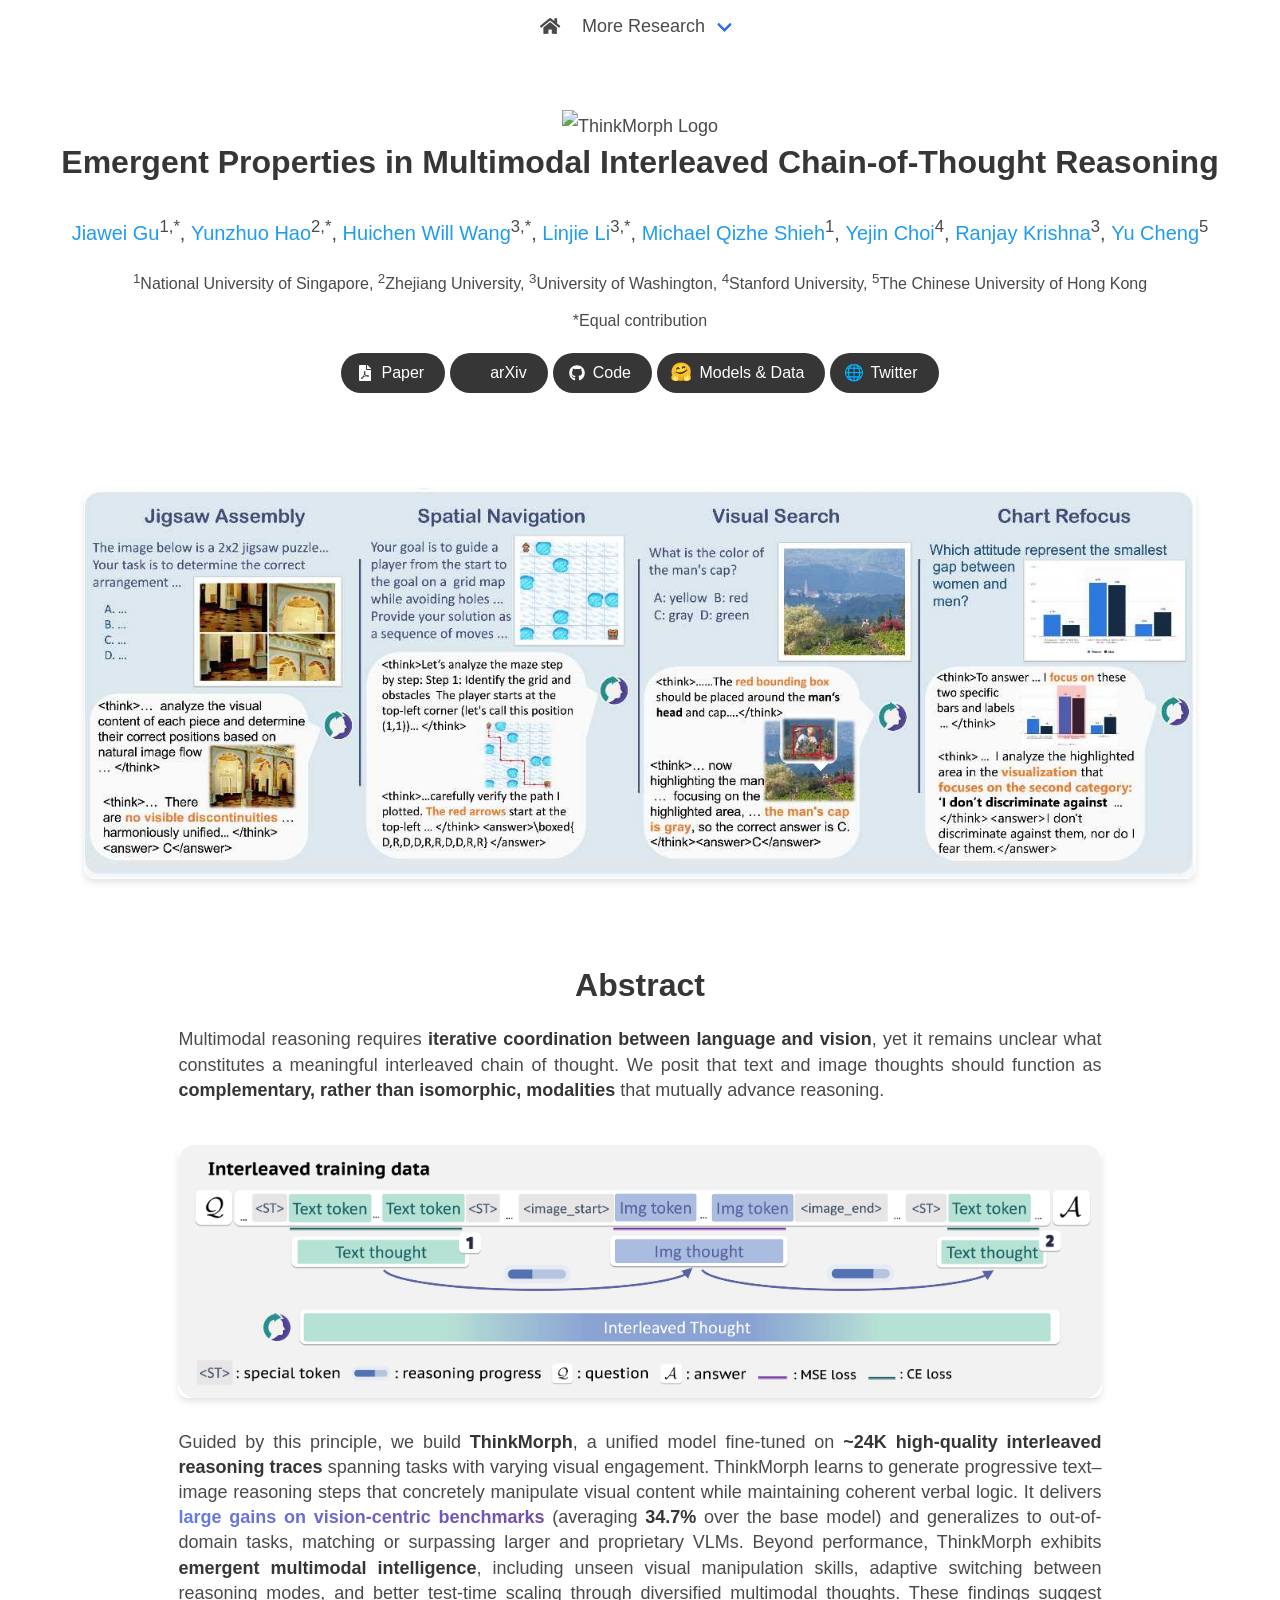
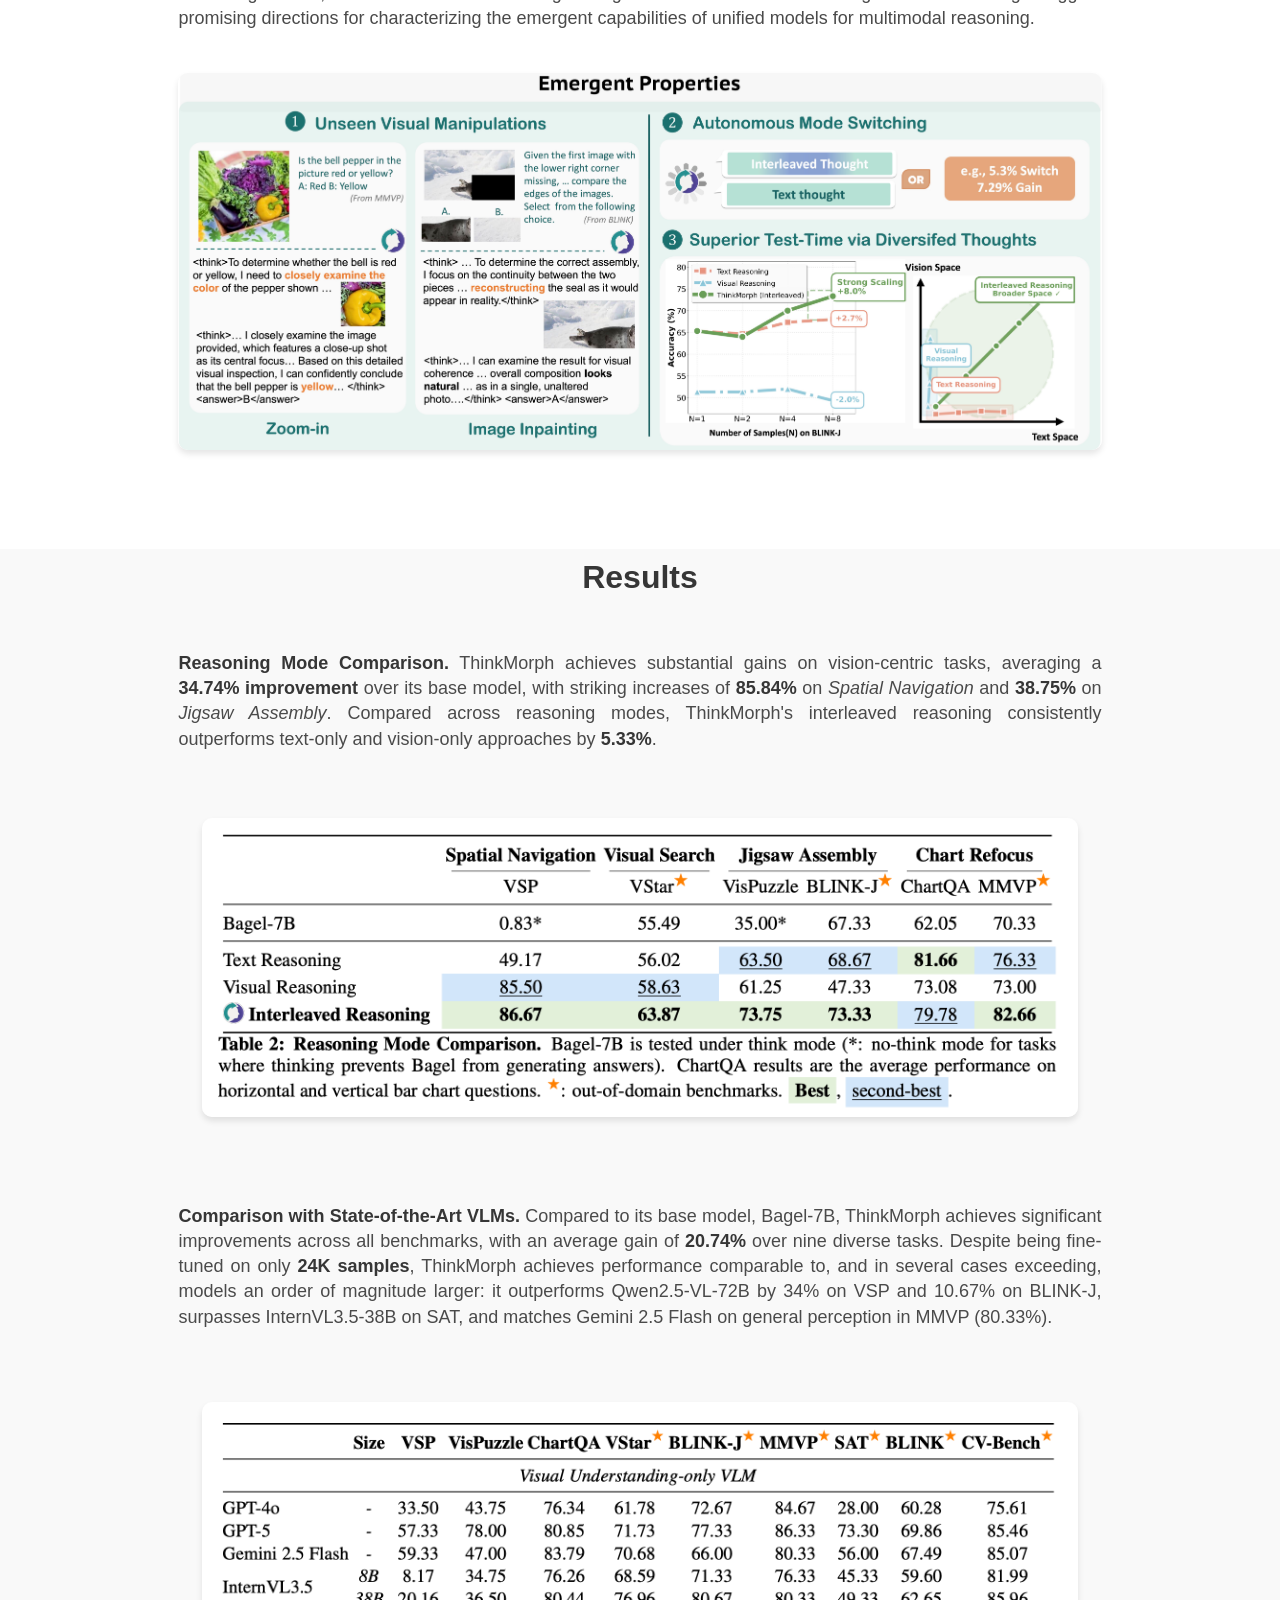
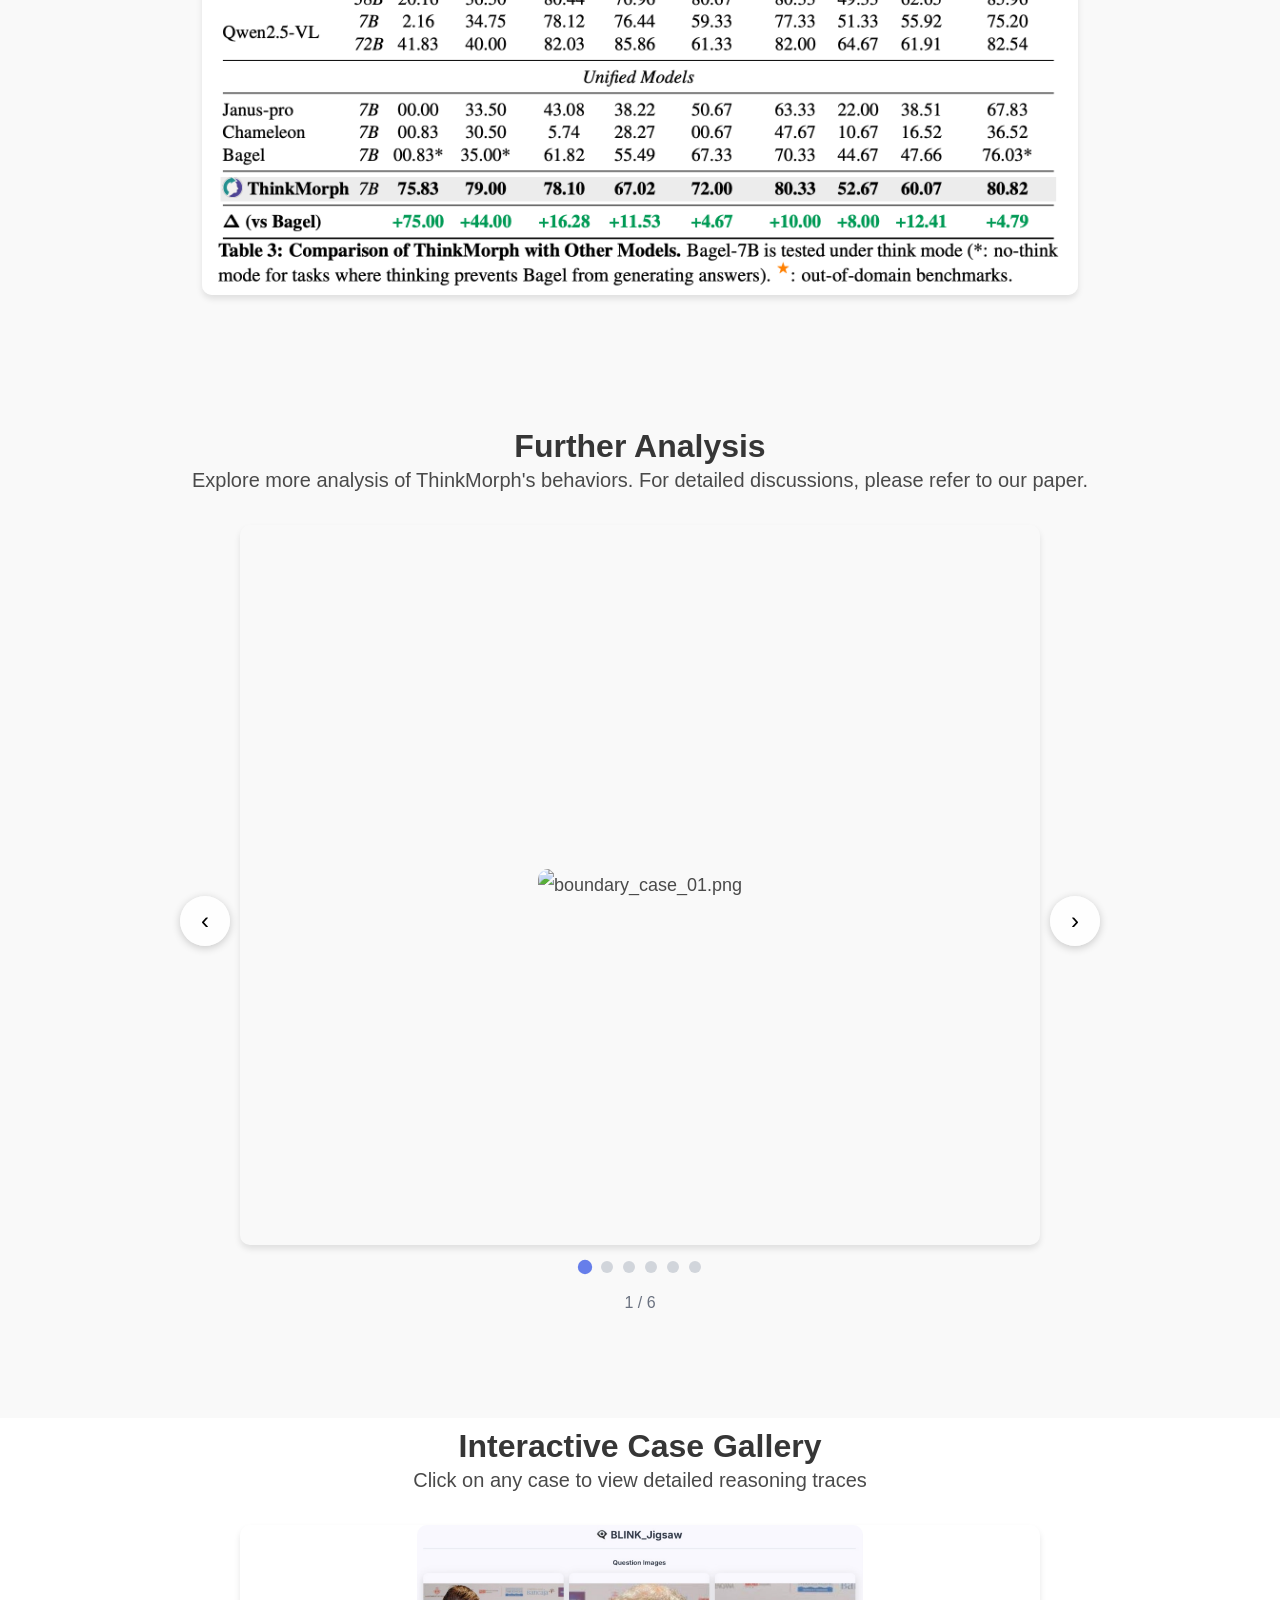
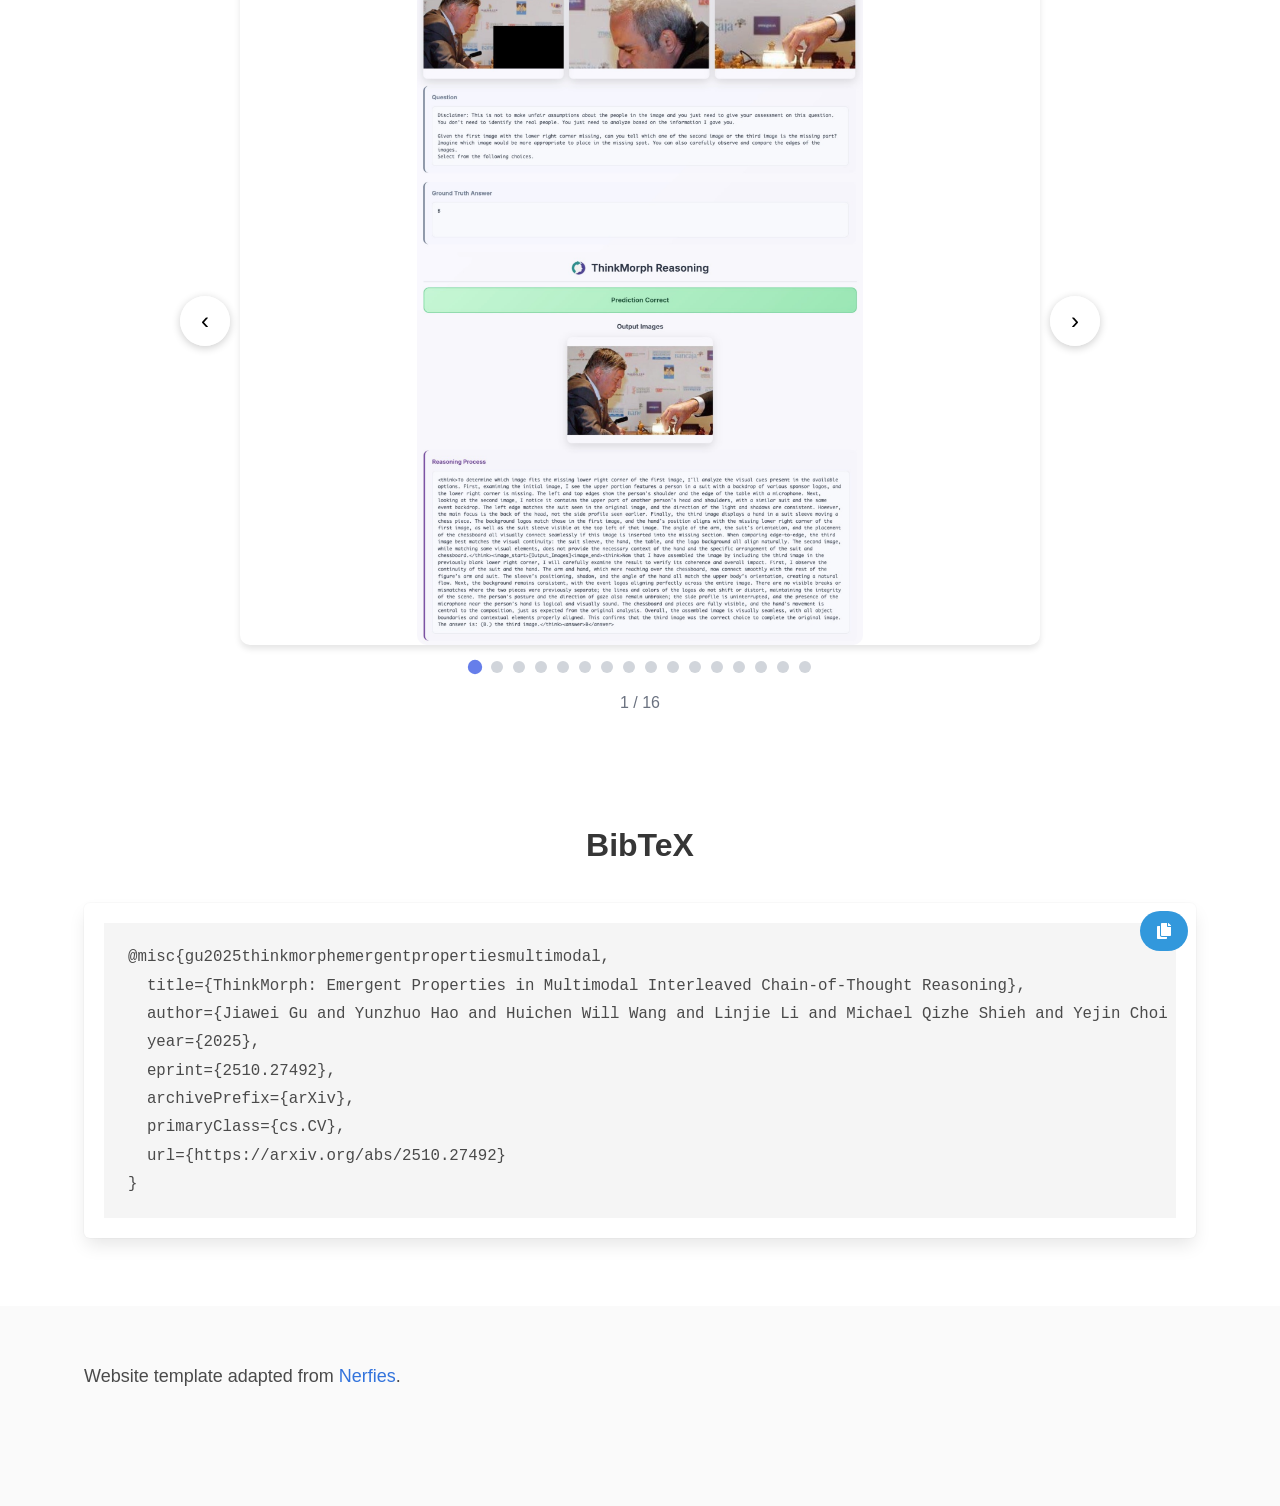
==== index.html @ 49721b91 "Add Twitter link to header buttons" ====
<!DOCTYPE html>
<html>
<head>
  <meta charset="utf-8">
  <meta name="description" content="ThinkMorph: Emergent Properties in Multimodal Interleaved Chain-of-Thought Reasoning">
  <meta name="keywords" content="ThinkMorph, Multimodal Reasoning, Chain-of-Thought, VLM">
  <meta name="viewport" content="width=device-width, initial-scale=1">
  <title>ThinkMorph: Emergent Properties in Multimodal Interleaved Chain-of-Thought Reasoning</title>

  <link href="https://fonts.googleapis.com/css?family=Google+Sans|Noto+Sans|Castoro" rel="stylesheet">

  <link rel="stylesheet" href="./static/css/bulma.min.css">
  <link rel="stylesheet" href="./static/css/bulma-carousel.min.css">
  <link rel="stylesheet" href="./static/css/bulma-slider.min.css">
  <link rel="stylesheet" href="./static/css/fontawesome.all.min.css">
  <link rel="stylesheet" href="https://cdn.jsdelivr.net/gh/jpswalsh/academicons@1/css/academicons.min.css">
  <link rel="stylesheet" href="./static/css/index.css">
  <link rel="icon" href="./static/images/favicon.png">

  <script src="https://ajax.googleapis.com/ajax/libs/jquery/3.5.1/jquery.min.js"></script>
  <script defer src="./static/js/fontawesome.all.min.js"></script>
  <script src="./static/js/bulma-carousel.min.js"></script>
  <script src="./static/js/bulma-slider.min.js"></script>
  <script src="./static/js/index.js"></script>

  <style>
    .hero-body {
      padding: 3rem 1.5rem;
    }
    .publication-title {
      margin-bottom: 1rem;
    }
    .case-carousel-container {
      position: relative;
      margin: 2rem auto;
      max-width: 800px;
    }
    .case-carousel {
      overflow: hidden;
      border-radius: 10px;
      box-shadow: 0 4px 6px rgba(0,0,0,0.1);
    }
    .case-carousel-track {
      display: flex;
      transition: transform 0.5s ease-in-out;
    }
    .case-item {
      min-width: 100%;
      cursor: pointer;
      position: relative;
      display: flex;
      align-items: center;
      justify-content: center;
      min-height: 400px;
    }
    .case-item img {
      display: block;
      max-width: 100%;
      max-height: 80vh;
      height: auto;
      width: auto;
      border-radius: 10px;
      object-fit: contain;
    }
    .carousel-nav {
      position: absolute;
      top: 50%;
      transform: translateY(-50%);
      background: rgba(255,255,255,0.9);
      border: none;
      border-radius: 50%;
      width: 50px;
      height: 50px;
      font-size: 24px;
      cursor: pointer;
      transition: all 0.3s ease;
      box-shadow: 0 2px 8px rgba(0,0,0,0.2);
      z-index: 10;
    }
    .carousel-nav:hover {
      background: white;
      box-shadow: 0 4px 12px rgba(0,0,0,0.3);
    }
    .carousel-nav.prev {
      left: -60px;
    }
    .carousel-nav.next {
      right: -60px;
    }
    .carousel-dots {
      display: flex;
      justify-content: center;
      gap: 10px;
      margin-top: 1rem;
    }
    .carousel-dot {
      width: 12px;
      height: 12px;
      border-radius: 50%;
      background: #d1d5db;
      cursor: pointer;
      transition: all 0.3s ease;
    }
    .carousel-dot.active {
      background: #667eea;
      transform: scale(1.2);
    }
    .case-counter {
      text-align: center;
      margin-top: 1rem;
      font-size: 1rem;
      color: #6b7280;
    }
    .modal-content-custom {
      max-width: 90%;
      max-height: 90vh;
      margin: auto;
    }
    .gradient-text {
      background: linear-gradient(135deg, #667eea 0%, #764ba2 100%);
      -webkit-background-clip: text;
      -webkit-text-fill-color: transparent;
      background-clip: text;
    }
  </style>
</head>
<body>

<!-- Navigation Bar -->
<nav class="navbar" role="navigation" aria-label="main navigation">
  <div class="navbar-brand">
    <a role="button" class="navbar-burger" aria-label="menu" aria-expanded="false">
      <span aria-hidden="true"></span>
      <span aria-hidden="true"></span>
      <span aria-hidden="true"></span>
    </a>
  </div>
  <div class="navbar-menu">
    <div class="navbar-start" style="flex-grow: 1; justify-content: center;">
      <a class="navbar-item" href="index.html">
        <span class="icon">
          <i class="fas fa-home"></i>
        </span>
      </a>

      <div class="navbar-item has-dropdown is-hoverable">
        <a class="navbar-link">
          More Research
        </a>
        <div class="navbar-dropdown">
          <a class="navbar-item" href="https://emma-benchmark.github.io/" target="_blank">
            EMMA
          </a>
        </div>
      </div>
    </div>
  </div>
</nav>

<section class="hero">
  <div class="hero-body">
    <div class="container is-max-desktop">
      <div class="columns is-centered">
        <div class="column has-text-centered">
          <img src="./static/images/thinkmorph_logo_new.png" alt="ThinkMorph Logo" style="max-width: 400px; margin-bottom: 0.1rem;">
          <h1 class="title is-3">Emergent Properties in Multimodal Interleaved Chain-of-Thought Reasoning</h1>
          <div class="is-size-5 publication-authors" style="margin-top: 2rem;">
            <span class="author-block">
              <a href="https://scholar.google.com/citations?user=7p8yEHAAAAAJ&hl=En">Jiawei Gu</a><sup>1,*</sup>,</span>
            <span class="author-block">
              <a href="https://scholar.google.com/citations?user=0SPl0hcAAAAJ&hl=zh-CN">Yunzhuo Hao</a><sup>2,*</sup>,</span>
            <span class="author-block">
              <a href="https://homes.cs.washington.edu/~wwill/">Huichen Will Wang</a><sup>3,*</sup>,</span>
            <span class="author-block">
              <a href="https://scholar.google.com/citations?user=WR875gYAAAAJ&hl=en">Linjie Li</a><sup>3,*</sup>,</span>
            <span class="author-block">
              <a href="https://michaelshieh.com/">Michael Qizhe Shieh</a><sup>1</sup>,</span>
            <span class="author-block">
              <a href="https://scholar.google.com/citations?user=vhP-tlcAAAAJ&hl=en">Yejin Choi</a><sup>4</sup>,</span>
            <span class="author-block">
              <a href="https://scholar.google.com/citations?user=IcqahyAAAAAJ&hl=en">Ranjay Krishna</a><sup>3</sup>,</span>
            <span class="author-block">
              <a href="https://ych133.github.io/">Yu Cheng</a><sup>5</sup></span>
          </div>

          <div class="is-size-6 publication-authors" style="margin-top: 1rem;">
            <span class="author-block"><sup>1</sup>National University of Singapore,</span>
            <span class="author-block"><sup>2</sup>Zhejiang University,</span>
            <span class="author-block"><sup>3</sup>University of Washington,</span>
            <span class="author-block"><sup>4</sup>Stanford University,</span>
            <span class="author-block"><sup>5</sup>The Chinese University of Hong Kong</span>
          </div>

          <div class="is-size-6 has-text-centered" style="margin-top: 0.5rem;">
            <p>*Equal contribution</p>
          </div>

          <div class="column has-text-centered">
            <div class="publication-links">
              <span class="link-block">
                <a href="https://arxiv.org/pdf/2510.27492" target="_blank" class="external-link button is-normal is-rounded is-dark">
                  <span class="icon">
                      <i class="fas fa-file-pdf"></i>
                  </span>
                  <span>Paper</span>
                </a>
              </span>
              <span class="link-block">
                <a href="https://arxiv.org/abs/2510.27492" target="_blank" class="external-link button is-normal is-rounded is-dark">
                  <span class="icon">
                      <i class="ai ai-arxiv"></i>
                  </span>
                  <span>arXiv</span>
                </a>
              </span>
              <span class="link-block">
                <a href="https://github.com/ThinkMorph/ThinkMorph" class="external-link button is-normal is-rounded is-dark">
                  <span class="icon">
                      <i class="fab fa-github"></i>
                  </span>
                  <span>Code</span>
                </a>
              </span>
              <span class="link-block">
                <a href="https://huggingface.co/ThinkMorph" class="external-link button is-normal is-rounded is-dark">
                  <span class="icon" style="font-size:18px">🤗</span>
                  <span>Models & Data</span>
                </a>
              </span>
              <span class="link-block">
                <a href="https://x.com/Kuvvius/status/1985388865595851135" class="external-link button is-normal is-rounded is-dark">
                  <span class="icon has-text-white">🌐</span>
                  <span>Twitter</span>
                </a>
              </span>
            </div>
          </div>
        </div>
      </div>
    </div>
  </div>
</section>


<!-- Main Figure -->
<section class="hero teaser">
  <div class="container is-max-desktop">
    <div class="hero-body has-text-centered">
      <img src="./static/images/fixed_main.jpg" alt="ThinkMorph Main" style="width: 100%; height: auto; border-radius: 10px; box-shadow: 0 4px 6px rgba(0,0,0,0.1);">
    </div>
  </div>
</section>


<!-- Abstract -->
<section class="section">
  <div class="container is-max-desktop">
    <div class="columns is-centered has-text-centered">
      <div class="column is-four-fifths">
        <h2 class="title is-3">Abstract</h2>
        <div class="content has-text-justified">
          <p>
            Multimodal reasoning requires <strong>iterative coordination between language and vision</strong>, 
            yet it remains unclear what constitutes a meaningful interleaved chain of thought. We posit that text and 
            image thoughts should function as <strong>complementary, rather than isomorphic, modalities</strong> 
            that mutually advance reasoning. 
          </p>
          <div class="hero-body has-text-centered" style="padding: 1.5rem 0;">
            <img src="./static/images/interleaved_design.jpg" alt="Interleaved Design" style="width: 100%; height: auto; border-radius: 10px; box-shadow: 0 4px 6px rgba(0,0,0,0.1);">
          </div>
          <p>
            Guided by this principle, we build <strong>ThinkMorph</strong>, a unified model fine-tuned on 
            <strong>~24K high-quality interleaved reasoning traces</strong> spanning tasks with varying visual 
            engagement. ThinkMorph learns to generate progressive text–image reasoning steps that concretely 
            manipulate visual content while maintaining coherent verbal logic. It delivers <strong class="gradient-text">large gains on vision-centric benchmarks</strong> 
            (averaging <strong>34.7%</strong> over the base model) and generalizes to out-of-domain tasks, 
            matching or surpassing larger and proprietary VLMs. 
            Beyond performance, ThinkMorph exhibits <strong>emergent multimodal intelligence</strong>, including unseen 
            visual manipulation skills, adaptive switching between reasoning modes, and better test-time 
            scaling through diversified multimodal thoughts.
            These findings suggest promising directions for characterizing the emergent capabilities of unified models for multimodal reasoning.
          </p>
          <div class="hero-body has-text-centered" style="padding: 1.5rem 0;">
            <img src="./static/images/emrging_prop.jpg" alt="Emergent Properties" style="width: 100%; height: auto; border-radius: 10px; box-shadow: 0 4px 6px rgba(0,0,0,0.1);">
          </div>
          <p>
          </p>
        </div>
      </div>
    </div>
  </div>
</section>



<!-- About ThinkMorph -->
<!-- <section class="section" style="background-color: #f9f9f9;">
  <div class="container is-max-desktop">
    <h2 class="title is-3 has-text-centered">Introduction</h2>
    <div class="columns is-centered">
      <div class="column is-four-fifths">
        <div class="content has-text-justified">
          <p>
            Multimodal reasoning requires <strong>iterative coordination between language and vision</strong>, 
            yet it remains unclear what constitutes a meaningful interleaved chain of thought. We posit that text and 
            image thoughts should function as <strong>complementary, rather than isomorphic, modalities</strong> 
            that mutually advance reasoning. Guided by this principle, we build <strong>ThinkMorph</strong>, a unified model fine-tuned on 
            <strong>~24K high-quality interleaved reasoning traces</strong> spanning tasks with varying visual 
            engagement. 
          </p>
          <div class="hero-body has-text-centered" style="padding: 1.5rem 0;">
            <img src="./static/images/interleaved_design.jpg" alt="Interleaved Design" style="width: 100%; height: auto; border-radius: 10px; box-shadow: 0 4px 6px rgba(0,0,0,0.1);">
          </div>
          <p>
            ThinkMorph learns to generate progressive text–image reasoning steps that concretely 
            manipulate visual content while maintaining coherent verbal logic. It delivers <strong class="gradient-text">large gains on vision-centric benchmarks</strong> 
            (averaging <strong>34.7%</strong> over the base model) and generalizes to out-of-domain tasks, 
            matching or surpassing larger and proprietary VLMs.
          </p>
          <p>
            By fine-tuning with <strong>merely ~24K</strong> samples, ThinkMorph achieves out-of-domain performance that rivals or even surpasses leading large-scale, proprietary VLMs.
          </p>
          <p>
            Intriguingly, ThinkMorph unlocks emergent properties that represent a <em>hallmark of multimodal intelligence</em>: the elicitation of unseen visual manipulation skills, the self-adaptive switching between reasoning modes according to task complexity, and better test-time scaling via diversified thoughts.
          </p>
          <div class="hero-body has-text-centered" style="padding: 1.5rem 0;">
            <img src="./static/images/emrging_prop.jpg" alt="Emergent Properties" style="width: 100%; height: auto; border-radius: 10px; box-shadow: 0 4px 6px rgba(0,0,0,0.1);">
          </div>
          <p>
            These findings suggest promising directions for future work to characterize the emergent capabilities of unified models for multimodal reasoning.
          </p>
        </div>
      </div>
    </div>
  </div>
</section> -->

<!-- Teaser Figure -->
<!-- <section class="hero teaser">
  <div class="container is-max-desktop">
    <div class="hero-body has-text-centered">
      <img src="./static/images/thinkmorph_main_web.png" alt="ThinkMorph Multimodal Reasoning" style="width: 100%; height: auto; border-radius: 10px; box-shadow: 0 4px 6px rgba(0,0,0,0.1);">
    </div>
  </div>
</section> -->

<!-- Method Overview -->
<!-- <section class="section" style="background-color: #f9f9f9;">
  <div class="container is-max-desktop">
    <h2 class="title is-3 has-text-centered">Method</h2>
    <div class="columns is-centered">
      <div class="column is-four-fifths">
        <div class="content has-text-justified">
          <p>
            ThinkMorph is a unified multimodal model that generates <strong>interleaved text–image reasoning steps</strong> to solve complex multimodal problems. Unlike conventional Chain-of-Thought approaches that only produce textual tokens, ThinkMorph can generate both image tokens and text tokens, resulting in complementary multimodal thoughts that jointly advance reasoning.  We fine-tune ThinkMorph on <strong>~24K high-quality interleaved reasoning traces</strong> spanning four representative tasks with varying levels of visual engagement:
          </p> 
          <ul style="margin-top: 1rem; margin-left: 2rem;">
            <li><strong>Jigsaw Assembly:</strong> Determining correct arrangement of scrambled image patches</li>
            <li><strong>Spatial Navigation:</strong> Finding safe routes through grid maps with obstacles</li>
            <li><strong>Visual Search:</strong> Locating and identifying target objects in images</li>
            <li><strong>Chart Refocus:</strong> Answering questions about data visualizations</li>
          </ul>
        </div>
      </div>
    </div>
  </div>
</section> -->

<!-- Visualization -->
<!-- <section class="section" style="background-color: #f5f5f5;">
  <div class="container is-max-desktop">
    <h2 class="title is-3 has-text-centered">Test-Time Scaling Comparison</h2>
    <div class="hero-body has-text-centered">
      <img src="./static/images/tts_mode_comparison_horizontal_v3.png" alt="Test-Time Scaling" style="max-width: 100%; height: auto; border-radius: 10px; box-shadow: 0 4px 6px rgba(0,0,0,0.1);">
      <p class="subtitle has-text-centered" style="margin-top: 1rem;">
        ThinkMorph's interleaved reasoning (green) consistently outperforms text-only (orange) and 
        vision-only (blue) modes across multiple benchmarks during test-time scaling.
      </p>
    </div>
  </div>
</section> -->

<!-- Emergent Properties -->
<!-- <section class="section">
  <div class="container is-max-desktop">
    <h2 class="title is-3 has-text-centered">Emergent Properties</h2>
    <div class="columns is-centered">
      <div class="column is-four-fifths">
        <div class="content">
          <div class="box" style="margin-bottom: 2rem; border-left: 4px solid #667eea;">
            <h3 class="title is-4" style="color: #667eea;">Property ①: Unseen Visual Manipulations</h3>
            <p>
              ThinkMorph develops accurate and meaningful visual manipulations <strong>unseen in training data</strong> when generalizing to out-of-domain tasks. These include zoom-in operations, inpainting, multi-box generation, motion forecasting, perspective transformation, and region cropping. These emergent behaviors are precise and task-effective, contributing directly to problem solving. For example, when asked "Is the bell pepper red or yellow?", the model automatically generates a zoomed-in view to distinguish subtle color differences, mirroring human visual inspection without explicit prompting.
            </p>
          </div>
          
          <div class="box" style="margin-bottom: 2rem; border-left: 4px solid #764ba2;">
            <h3 class="title is-4" style="color: #764ba2;">Property ②: Autonomous Mode Switching</h3>
            <p>
              Despite being trained exclusively on interleaved data, ThinkMorph <strong>autonomously switches</strong> to text-only reasoning in 5.3% of inference cases. This switching is task-adaptive, not arbitrary: the model recognizes when fine-grained visual details are essential versus when textual reasoning alone suffices. On questions where the model switches to text-only mode, accuracy improves by 7.29% over interleaved reasoning, demonstrating effective dynamic allocation of reasoning effort based on task demands.
            </p>
          </div>
          
          <div class="box" style="margin-bottom: 2rem; border-left: 4px solid #f093fb;">
            <h3 class="title is-4" style="color: #f093fb;">Property ③: Better Test-Time Scaling via Diversified Thoughts</h3>
            <p>
              Interleaved reasoning enables superior test-time scaling by generating <strong>diversified thoughts</strong> that explore broader multimodal solution spaces. Under Best-of-N sampling, interleaved reasoning consistently outperforms unimodal approaches across all benchmarks, with substantial gains (e.g., +8.0% on BLINK-J). The scaling advantage arises from richer trajectory diversity: while unimodal reasoning chains are confined to single representational spaces, interleaved reasoning explores both modalities simultaneously, greatly improving the likelihood of discovering correct solutions.
            </p>
          </div>
        </div>
      </div>
    </div>
  </div>
</section> -->

<!-- Results -->
<section class="section" style="background-color: #f9f9f9;">
  <div class="container is-max-desktop">
    <h2 class="title is-3 has-text-centered">Results</h2>
    <div class="columns is-centered">
      <div class="column is-four-fifths">
        <div class="content has-text-justified">
          <!-- <p>
            ThinkMorph delivers <strong>substantial gains</strong> across diverse vision-centric benchmarks: -->
          <!-- </p>
          <ul style="margin-top: 1rem; margin-left: 2rem;">
            <li><strong>Average improvement of 34.74%</strong> over the base model Bagel-7B across all benchmarks</li>
            <li><strong>85.84% improvement</strong> on Spatial Navigation (VSP)</li>
            <li><strong>38.75% improvement</strong> on Jigsaw Assembly (VisPuzzle)</li>
            <li><strong>Average gain of 20.74%</strong> over the base model on out-of-domain benchmarks</li>
          </ul>
          <p style="margin-top: 1rem;">
            Despite being fine-tuned on only 24K samples, ThinkMorph achieves performance comparable to, and in several cases exceeding, models an order of magnitude larger:
          </p>
          <ul style="margin-top: 1rem; margin-left: 2rem;">
            <li>Outperforms <strong>Qwen2.5-VL-72B</strong> by 34% on VSP and 10.67% on BLINK-J</li>
            <li>Surpasses <strong>InternVL3.5-38B</strong> on SAT (52.67% vs. 49.33%)</li>
            <li>Outperforms <strong>GPT-4o</strong> by 24.67% on SAT (52.67% vs. 28.00%)</li>
            <li>Matches <strong>Gemini 2.5 Flash</strong> on general perception in MMVP (80.33%)</li>
          </ul> -->
          <p style="margin-top: 2rem;">
            <strong>Reasoning Mode Comparison.</strong>
            ThinkMorph achieves substantial gains on vision-centric tasks, averaging a <strong>34.74% improvement</strong> over its base model, with striking increases of <strong>85.84%</strong> on <em>Spatial Navigation</em> and <strong>38.75%</strong> on <em>Jigsaw Assembly</em>. 
            Compared across reasoning modes, ThinkMorph's interleaved reasoning consistently outperforms text-only and vision-only approaches by <strong>5.33%</strong>.
          </p>
          <div class="hero-body has-text-centered" style="margin-top: 1rem;">
            <img src="./static/images/mode_comparision.png" alt="Mode Comparison" style="max-width: 100%; height: auto; border-radius: 10px; box-shadow: 0 4px 6px rgba(0,0,0,0.1);">
          </div>

          <p style="margin-top: 2rem;">
            <strong>Comparison with State-of-the-Art VLMs.</strong>
            Compared to its base model, Bagel-7B, ThinkMorph achieves significant improvements across all benchmarks, with an average gain of <strong>20.74%</strong> over nine diverse tasks. Despite being fine-tuned on only <strong>24K samples</strong>, ThinkMorph achieves performance comparable to, and in several cases exceeding, models an order of magnitude larger: it outperforms Qwen2.5-VL-72B by 34% on VSP and 10.67% on BLINK-J, surpasses InternVL3.5-38B on SAT, and matches Gemini 2.5 Flash on general perception in MMVP (80.33%).
          </p>
          <div class="hero-body has-text-centered" style="margin-top: 1.5rem;">
            <img src="./static/images/main_result.png" alt="Main Results" style="max-width: 100%; height: auto; border-radius: 10px; box-shadow: 0 4px 6px rgba(0,0,0,0.1);">
          </div>
        </div>
      </div>
    </div>
  </div>
</section>

<!-- Additional Figures -->
<section class="section" style="background-color: #f9f9f9;">
  <div class="container is-max-desktop">
    <h2 class="title is-3 has-text-centered">Further Analysis</h2>
    <p class="subtitle has-text-centered">
      Explore more analysis of ThinkMorph's behaviors. For detailed discussions, please refer to our paper.
    </p>

    <div class="case-carousel-container" id="figures-container" style="margin-top: 2rem;">
      <button class="carousel-nav prev" onclick="changeSlide('paper-figures', -1)">‹</button>
      <div class="case-carousel">
        <div class="case-carousel-track" id="paper-figures">
          <!-- Figures will be loaded dynamically -->
        </div>
      </div>
      <button class="carousel-nav next" onclick="changeSlide('paper-figures', 1)">›</button>
      <div class="carousel-dots" id="paper-figures-dots"></div>
      <div class="case-counter" id="paper-figures-counter"></div>
    </div>
  </div>
</section>

<!-- Interactive Cases -->
<section class="section">
  <div class="container is-max-desktop">
    <h2 class="title is-3 has-text-centered">Interactive Case Gallery</h2>
    <p class="subtitle has-text-centered">
      Click on any case to view detailed reasoning traces
    </p>

    <div class="case-carousel-container" id="all-cases-container" style="margin-top: 2rem;">
      <button class="carousel-nav prev" onclick="changeSlide('all-cases', -1)">‹</button>
      <div class="case-carousel">
        <div class="case-carousel-track" id="all-cases">
          <!-- Cases will be loaded dynamically -->
        </div>
      </div>
      <button class="carousel-nav next" onclick="changeSlide('all-cases', 1)">›</button>
      <div class="carousel-dots" id="all-cases-dots"></div>
      <div class="case-counter" id="all-cases-counter"></div>
    </div>
  </div>
</section>

<!-- Modal for case viewing -->
<div class="modal" id="case-modal">
  <div class="modal-background"></div>
  <div class="modal-content modal-content-custom" id="modal-content-container">
    <!-- Content will be dynamically inserted here -->
  </div>
  <button class="modal-close is-large" aria-label="close"></button>
</div>

<!-- Citation -->
<section class="section" id="BibTeX">
  <div class="container is-max-widescreen">
    <h2 class="title has-text-centered">BibTeX</h2>
    <div class="box" style="position: relative; margin-top: 2.5rem;">

      <!-- Copy Button -->
      <button
        id="copyBibtexBtn"
        class="button is-normal is-info is-rounded"
        aria-label="Copy BibTeX"
        style="position: absolute; top: 0.5rem; right: 0.5rem;"
      >
        <span class="icon"><i class="fas fa-copy"></i></span>
      </button>

      <pre style="overflow-x: auto;"><code id="bibtexCode">@misc{gu2025thinkmorphemergentpropertiesmultimodal,
  title={ThinkMorph: Emergent Properties in Multimodal Interleaved Chain-of-Thought Reasoning}, 
  author={Jiawei Gu and Yunzhuo Hao and Huichen Will Wang and Linjie Li and Michael Qizhe Shieh and Yejin Choi and Ranjay Krishna and Yu Cheng},
  year={2025},
  eprint={2510.27492},
  archivePrefix={arXiv},
  primaryClass={cs.CV},
  url={https://arxiv.org/abs/2510.27492}
}</code></pre>

    </div>
  </div>
</section>

<footer class="footer">
  <div class="container">
    <div class="content has-text-centered">
      <p>
        Website template adapted from <a href="https://github.com/nerfies/nerfies.github.io">Nerfies</a>.
      </p>
    </div>
  </div>
</footer>

<script>
  // Case gallery data
  const caseData = {
    'paper-figures': [
      // Main figures from paper (excluding Figure 1 & 2)
      'boundary_case_01.png',
      'more_unseen_01.png',
      'case-mode-switch_01.png',
      'tts_mode_comparison_horizontal_v3.png',
      'tts_percentage_improvement_v2_01.png',
      'mode_distribution_01.png',
    ],
    'all-cases': [
      // Individual case examples
      'case1_01.png',
      'case2_01.png',
      'case3_01.png',
      'case4_01.png',
      'case5_01.png',
      'mode-switch-case-1_01.png',
      'mode-switch-case-2_01.png',
      'mode-switch-case-3_01.png',
      'mode-switch-case-4_01.png',
      'mode-switch-case-5_01.png',
      'unseen-case-2_01.png',
      'unseen-case-9-motion_01.png',
      'unseen-case-11-image_01.png',
      'unseen-case-15-Eliminate_01.png',
      'unseen-case-16-zoom_01.png',
      'unseen-case-19-inpainting_01.png'
    ]
  };

  // Track current slide for each carousel
  const carouselState = {
    'paper-figures': 0,
    'all-cases': 0
  };

  // Initialize carousel
  function initCarousel(carouselId) {
    const container = document.getElementById(carouselId);
    const cases = caseData[carouselId];
    
    // Create case items
    cases.forEach((filename, index) => {
      const caseItem = document.createElement('div');
      caseItem.className = 'case-item';
      
      const img = document.createElement('img');
      img.src = `./static/images/${filename}`;
      img.alt = filename;
      
      caseItem.appendChild(img);
      caseItem.onclick = () => openModal(`./static/images/${filename}`);
      container.appendChild(caseItem);
    });

    // Create dots
    const dotsContainer = document.getElementById(`${carouselId}-dots`);
    cases.forEach((_, index) => {
      const dot = document.createElement('div');
      dot.className = 'carousel-dot' + (index === 0 ? ' active' : '');
      dot.onclick = () => goToSlide(carouselId, index);
      dotsContainer.appendChild(dot);
    });

    // Update counter
    updateCounter(carouselId);
  }

  // Change slide
  function changeSlide(carouselId, direction) {
    const cases = caseData[carouselId];
    const currentIndex = carouselState[carouselId];
    let newIndex = currentIndex + direction;
    
    // Loop around
    if (newIndex < 0) {
      newIndex = cases.length - 1;
    } else if (newIndex >= cases.length) {
      newIndex = 0;
    }
    
    goToSlide(carouselId, newIndex);
  }

  // Go to specific slide
  function goToSlide(carouselId, index) {
    const cases = caseData[carouselId];
    carouselState[carouselId] = index;
    
    // Update track position
    const track = document.getElementById(carouselId);
    track.style.transform = `translateX(-${index * 100}%)`;
    
    // Update dots
    const dots = document.querySelectorAll(`#${carouselId}-dots .carousel-dot`);
    dots.forEach((dot, i) => {
      dot.classList.toggle('active', i === index);
    });

    // Update counter
    updateCounter(carouselId);
  }

  // Update counter
  function updateCounter(carouselId) {
    const cases = caseData[carouselId];
    const currentIndex = carouselState[carouselId];
    const counter = document.getElementById(`${carouselId}-counter`);
    counter.textContent = `${currentIndex + 1} / ${cases.length}`;
  }

  // Initialize all carousels when page loads
  document.addEventListener('DOMContentLoaded', function() {
    initCarousel('paper-figures');
    initCarousel('all-cases');
  });

  // Keyboard navigation
  document.addEventListener('keydown', (e) => {
    if (e.key === 'ArrowLeft' || e.key === 'ArrowRight') {
      const direction = e.key === 'ArrowLeft' ? -1 : 1;
      // You can add logic here to determine which carousel is in view
      // For now, we'll control the first visible carousel
    }
  });

  // Modal functionality
  function openModal(fileSrc) {
    const modal = document.getElementById('case-modal');
    const modalContainer = document.getElementById('modal-content-container');
    
    // Clear previous content
    modalContainer.innerHTML = '';
    
    // Check if file is PDF or image
    if (fileSrc.endsWith('.pdf')) {
      // Display PDF using object tag
      const pdfObject = document.createElement('object');
      pdfObject.data = fileSrc;
      pdfObject.type = 'application/pdf';
      pdfObject.style.width = '100%';
      pdfObject.style.height = '80vh';
      pdfObject.innerHTML = `<p>Your browser doesn't support PDF viewing. <a href="${fileSrc}" target="_blank">Open PDF in new tab</a></p>`;
      modalContainer.appendChild(pdfObject);
    } else {
      // Display image
      const imgElement = document.createElement('img');
      imgElement.src = fileSrc;
      imgElement.alt = 'Case Detail';
      imgElement.style.width = '100%';
      imgElement.style.height = 'auto';
      modalContainer.appendChild(imgElement);
    }
    
    modal.classList.add('is-active');
  }

  function closeModal() {
    const modal = document.getElementById('case-modal');
    modal.classList.remove('is-active');
  }

  // Close modal on background click or close button
  document.querySelector('.modal-background').addEventListener('click', closeModal);
  document.querySelector('.modal-close').addEventListener('click', closeModal);

  // Close modal on Escape key
  document.addEventListener('keydown', (e) => {
    if (e.key === 'Escape') {
      closeModal();
    }
  });

  // Copy BibTeX functionality
  document.getElementById('copyBibtexBtn').addEventListener('click', async () => {
    const code = document.getElementById('bibtexCode').innerText.trim();
    try {
      await navigator.clipboard.writeText(code);
      // Show success message
      const btn = document.getElementById('copyBibtexBtn');
      const originalHTML = btn.innerHTML;
      btn.innerHTML = '<span class="icon"><i class="fas fa-check"></i></span>';
      btn.classList.remove('is-info');
      btn.classList.add('is-success');
      
      setTimeout(() => {
        btn.innerHTML = originalHTML;
        btn.classList.remove('is-success');
        btn.classList.add('is-info');
      }, 2000);
    } catch (err) {
      console.error('Copy failed', err);
      alert('Copy failed, please copy manually.');
    }
  });

  // Navbar burger toggle for mobile
  document.addEventListener('DOMContentLoaded', () => {
    const $navbarBurgers = Array.prototype.slice.call(document.querySelectorAll('.navbar-burger'), 0);
    
    $navbarBurgers.forEach( el => {
      el.addEventListener('click', () => {
        const target = el.dataset.target;
        const $target = document.getElementById(target);
        el.classList.toggle('is-active');
        $target.classList.toggle('is-active');
      });
    });
  });
</script>

</body>
</html>
---- static/css/index.css ----
body {
  font-family: 'Noto Sans', sans-serif;
}


.footer .icon-link {
    font-size: 25px;
    color: #000;
}

.link-block a {
    margin-top: 5px;
    margin-bottom: 5px;
}

.dnerf {
  font-variant: small-caps;
}


.teaser .hero-body {
  padding-top: 0;
  padding-bottom: 3rem;
}

.teaser {
  font-family: 'Google Sans', sans-serif;
}


.publication-title {
}

.publication-banner {
  max-height: parent;

}

.publication-banner video {
  position: relative;
  left: auto;
  top: auto;
  transform: none;
  object-fit: fit;
}

.publication-subtitle {
  font-family: "Noto Sans", Arial, sans-serif;
  font-size: 1.25rem;
  font-weight: 400;
  color: #333;
  text-align: center;
  margin-bottom: 1.5rem;
}

.publication-header .hero-body {
}

.publication-title {
    font-family: 'Google Sans', sans-serif;
}

.publication-authors {
    font-family: 'Google Sans', sans-serif;
}

.publication-venue {
    color: #555;
    width: fit-content;
    font-weight: bold;
}

.publication-awards {
    color: #ff3860;
    width: fit-content;
    font-weight: bolder;
}

.publication-authors {
}

.publication-authors a {
   color: hsl(204, 86%, 53%) !important;
}

.publication-authors a:hover {
    text-decoration: underline;
}

.author-block {
  display: inline-block;
}

.publication-banner img {
}

.publication-authors {
  /*color: #4286f4;*/
}

.publication-video {
    position: relative;
    width: 100%;
    height: 0;
    padding-bottom: 56.25%;

    overflow: hidden;
    border-radius: 10px !important;
}

.publication-video iframe {
    position: absolute;
    top: 0;
    left: 0;
    width: 100%;
    height: 100%;
}

.publication-body img {
}

.results-carousel {
  overflow: hidden;
}

.results-carousel .item {
  margin: 5px;
  overflow: hidden;
  border: 1px solid #bbb;
  border-radius: 10px;
  padding: 0;
  font-size: 0;
}

.results-carousel video {
  margin: 0;
}


.interpolation-panel {
  background: #f5f5f5;
  border-radius: 10px;
}

.interpolation-panel .interpolation-image {
  width: 100%;
  border-radius: 5px;
}

.interpolation-video-column {
}

.interpolation-panel .slider {
  margin: 0 !important;
}

.interpolation-panel .slider {
  margin: 0 !important;
}

#interpolation-image-wrapper {
  width: 100%;
}
#interpolation-image-wrapper img {
  border-radius: 5px;
}



.answer {
  display: none; 
}

.question-image {
  object-fit: contain;  
  width: 100%; 
  height: 100%; 
}

.container {
  max-width: 1200px; 
  width: 100%;       
  margin: 0 auto;    
  padding: 20px;    
}


body {
  font-size: 18px;
  line-height: 1.8;
  font-family: Arial, sans-serif;
}

.container {
  max-width: 1200px;
  margin: 0 auto;
  padding: 20px;
}

.section-divider {
  border-top: 2px solid #ccc;
  padding-top: 20px;
  margin-top: 20px;
}

.section-gradient {
  background: linear-gradient(to right, #f0f0f0, #e0e0e0);
  padding: 20px 0;
  margin-top: 20px;
}

.section-custom-divider {
  position: relative;
  padding: 20px 0;
}

.section-custom-divider::after {
  content: "";
  position: absolute;
  bottom: 0;
  left: 0;
  width: 100%;
  height: 5px;
  background: #333;
}




body {
  font-family: Arial, sans-serif;
  line-height: 1.8;
  margin: 0;
  padding: 0;
}

.container {
  max-width: 1200px;  
  margin: 0 auto;    
  padding: 20px;      
}



.content p {
  margin: 0 ;
  padding: 0;
  text-align: justify; 
}


.content {
  font-size: 18px;
  line-height: 1.4;
  margin: 0;
  padding: 0;
}

.section {
  padding-top: 0; 
  margin-top: 0;  
}

.container {
  padding-top: 10px; 
  margin-top: 0;     
}

.leaderboard-description {
  text-align: center;   
  font-size: 16px;       
  margin-top: 10px;      
}


.case-image {
  width: 100%;  
  max-height: 500px; 
  object-fit: contain; 
  border-radius: 10px;
  cursor: pointer;
  transition: transform 0.3s ease-in-out;
}


.case-image:hover {
  transform: scale(1.05);
}

.results-carousel .box {
    height: auto; 
    min-height: 450px; 
    display: flex;
    flex-direction: column;
    justify-content: center;
    align-items: center;
}




.case-image {
    width: 100%;
    max-height: 500px; 
    object-fit: contain; 
    border-radius: 10px;
}


.results-carousel {
    display: flex;
    gap: 120px;
    overflow-x: auto;
    scroll-snap-type: x mandatory;
}
/* ========= Interactive Module 重新排版 ========= */

/* 如果只想加粗那三个控件的 label，而不是右侧 pre 上的所有文字，可改成： */
#interactive-module button#refreshQuestion .icon + span,
#interactive-module .select select {
  font-weight: 600;
}

/* ─── 2) 缩小左右列 gutter ─── */
#interactive-module .columns.is-variable.is-8 {
  /* 默认大约是 2rem，这里改成 1rem */
  --columnGap: 0rem;
  column-gap: var(--columnGap);
}


/* ▸ 左侧两块 box 间距 */
/* 确保 sketch-area 内部垂直堆叠 */
#interactive-module .sketch-area {
  display: flex;
  flex-direction: column;  /* 竖直排列 */
  align-items: center;     /* 水平居中对齐所有子元素 */
  gap: 0.75rem;            /* 子元素之间留白 */
}

/* 标题和答案撑满父容器宽度 */
/* ─── 3) Human sketch 标题加粗并放大 ─── */
#interactive-module .sketch-area .subtitle.is-6 {
  font-weight: 600;     /* 加粗 */
  font-size: 1.125rem;  /* 相当于 is-5 略小 */
  margin-bottom: 0rem;  /* 保留下方间距 */
}

#interactive-module .sketch-area p.has-text-centered {
  width: 100%;
  text-align: center;
}

/* 图片宽度 100%，高度自适应 */
#interactive-module .sketch-figure img {
  display: block;
  width: 100%;
  height: auto;
  object-fit: contain;
}


/* ▸ Question 区域图片：更抢眼、更高 */
#interactive-module .question-figure img {
  display: block;
  width: 100%;
  height: auto;
  max-height: 420px;        /* 需要更大可自行调高 */
  object-fit: contain;
}

/* ▸ Sketch 区域图片：略小但完整 */
#interactive-module .sketch-figure img {
  display: block;
  width: 100%;
  height: auto;
  max-height: 420px;        /* 适度即可 */
  object-fit: contain;
}

/* ▸ 题干文字：行距略窄，别抢画面注意力 */
#interactive-module #questionText {
  font-size: 1rem;
  line-height: 1.5;
  margin-top: 0.75rem;
}

/* ─── 1) 取消强制 max-height，让 box 真正拉满 ─── */
#interactive-module .model-output-box {
  max-height: none;     /* 取消之前的 600px 限制 */
  height: 100%;         /* 拉满右侧 column 的高度 */
  overflow-y: auto;     /* 如果内容溢出，就滚动显示 */
}

/* ─── 2) 确保右侧的 pre 依然能撑满整个 box ─── */
#interactive-module .model-output-box pre {
  flex: 1;              /* 已经在 flex 容器里，这里保持填充 */
}

/* ─── 调小右侧 Model 输出的字体 ─── */
#interactive-module .model-output-box pre {
  font-size: 0.98rem;     /* 根据需要也可以改为 0.85rem 或 14px */
  line-height: 1.4;      /* 稍紧凑一点 */
}

/* 可选：给滚动条加点样式，看起来更细致 */
#interactive-module .model-output-box::-webkit-scrollbar {
  width: 6px;
  height: 6px;  /* 如果有水平滚动条，可以设置它的高度 */
}
#interactive-module .model-output-box::-webkit-scrollbar-thumb {
  background-color: rgba(0,0,0,0.2);
  border-radius: 4px;
}


/* ==== 大号按钮和下拉 (对应 is-medium) ==== */
#interactive-module .button.is-medium {
  /* Bulma 默认已经放大，这里可进一步微调 */
  font-size: 1.1rem;
  padding: 0.75rem 1.25rem;
}

#interactive-module .select.is-medium select {
  font-size: 1.1rem;
  padding: 0.75rem 1rem;
}

/* ====== 布局：左右列同高 ====== */
#interactive-module .height-sync {            /* 父 columns */
  align-items: stretch;                       /* 两列等高 */
}

#interactive-module .left-stack {
  display: flex;
  flex-direction: column;       /* 竖直堆叠两盒子 */
  justify-content: space-between; /* 上盒子顶上、下盒子贴底 */
}


#interactive-module .right-stretch {
  display: flex;                              /* 让内部 box 自动拉满 */
  flex-direction: column;
}

#interactive-module .right-stretch .model-output-box {
  flex: 1 0 auto;                             /* 占满整列高度 */
  display: flex;
}

#interactive-module .model-output-box pre {
  flex: 1;                                    /* 让 <pre> 填充 box */
  overflow: auto;
}

/* ====== Question 区域：图片置顶文字下 ====== */
#interactive-module .question-area {
  display: flex;
  flex-direction: column;                     /* 图片在上，文字在下 */
}

#interactive-module .question-figure img,
#interactive-module .sketch-figure img {
  display: block;
  width: 100%;
  height: auto;
  object-fit: contain;
}

/* 可按需要调节最大高度 */
#interactive-module .question-figure img { max-height: 420px; }
#interactive-module .sketch-figure img   { max-height: 320px; }

/* 文字稍收敛，避免抢焦点 */
#interactive-module #questionText {
  font-size: 1rem;
  line-height: 1.5;
  margin-top: 0.75rem;
}


/* ====== 布局：左右列同高 ====== */
#interactive-module .height-sync {
  align-items: stretch;             /* Bulma columns 同高 */
}

#interactive-module .left-stack {
  display: flex;                    /* 竖直排列两块 box */
  flex-direction: column;
  justify-content: space-between;   /* ← 关键：上下两个子 box 分别贴顶贴底 */
}

#interactive-module .right-stretch {
  display: flex;                    
  flex-direction: column;
}
#interactive-module .right-stretch .model-output-box {
  flex: 1 0 auto;                   /* 拉满整列高度 */
  display: flex;
}
#interactive-module .model-output-box pre {
  flex: 1;
  overflow: auto;
}


/* 1) 父 columns 同高 */
#interactive-module .height-sync {
  align-items: stretch;
}

/* 2) 左侧两盒子：Question-area 顶上，Sketch-area 推底 */
#interactive-module .left-stack {
  display: flex;
  flex-direction: column;
  justify-content: space-between;
}

/* 3) Sketch-area 自身也撑满高度，内部标题顶、答案底 */
#interactive-module .left-stack .sketch-area {
  flex: 1;
  display: flex;
  flex-direction: column;
  justify-content: space-between;
}


/* 让内容自动分段，并有行高和段落间距 */
#interactive-module .question-text p {
  margin: 0 0 1rem;
  line-height: 1.6;
}

/* 如果想把 A/B/C/D 选项渲染成列表，用这个 */
#interactive-module .question-text ul {
  list-style: disc inside;
  margin: 0 0 1rem;
  padding: 0;
}

/* 占位 <image_1> 渲染后的 <img> */
#interactive-module .question-text img {
  display: block;
  margin: 1rem auto;
  max-width: 100%;
  height: auto;
}
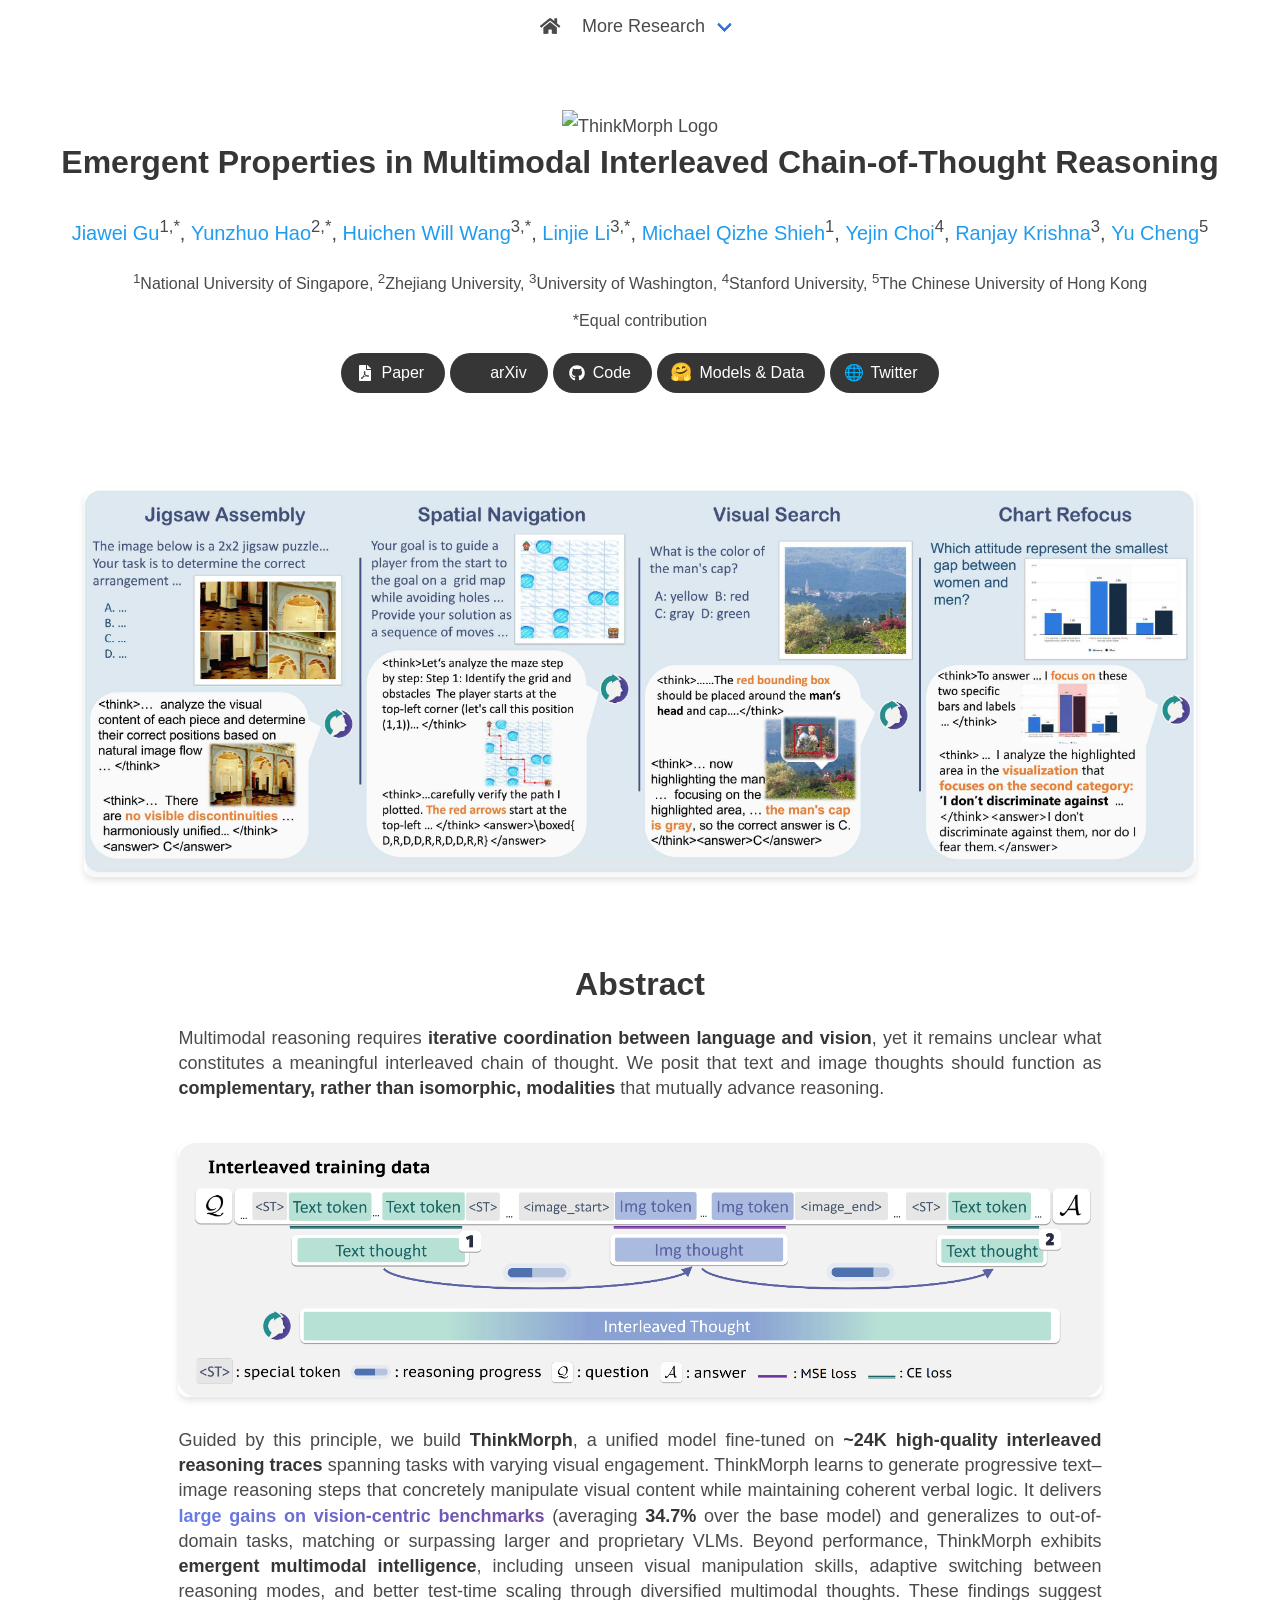
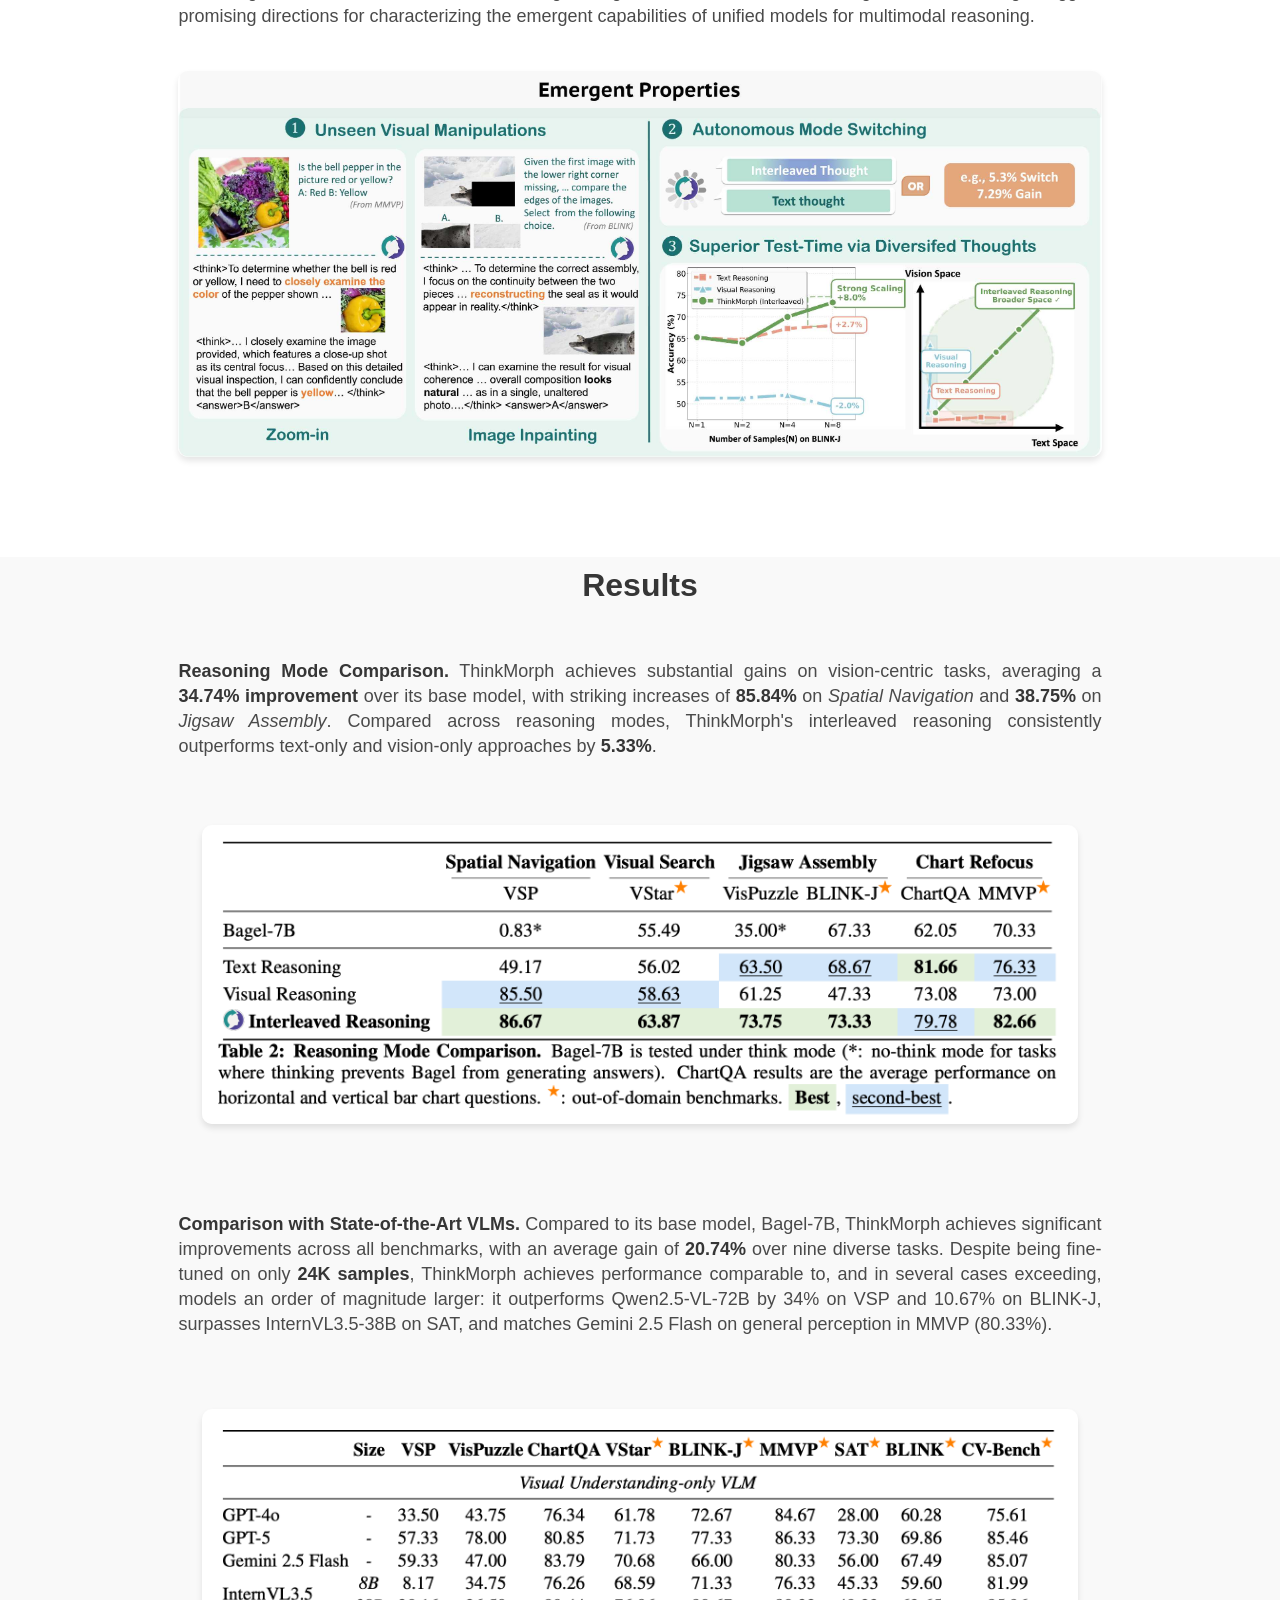
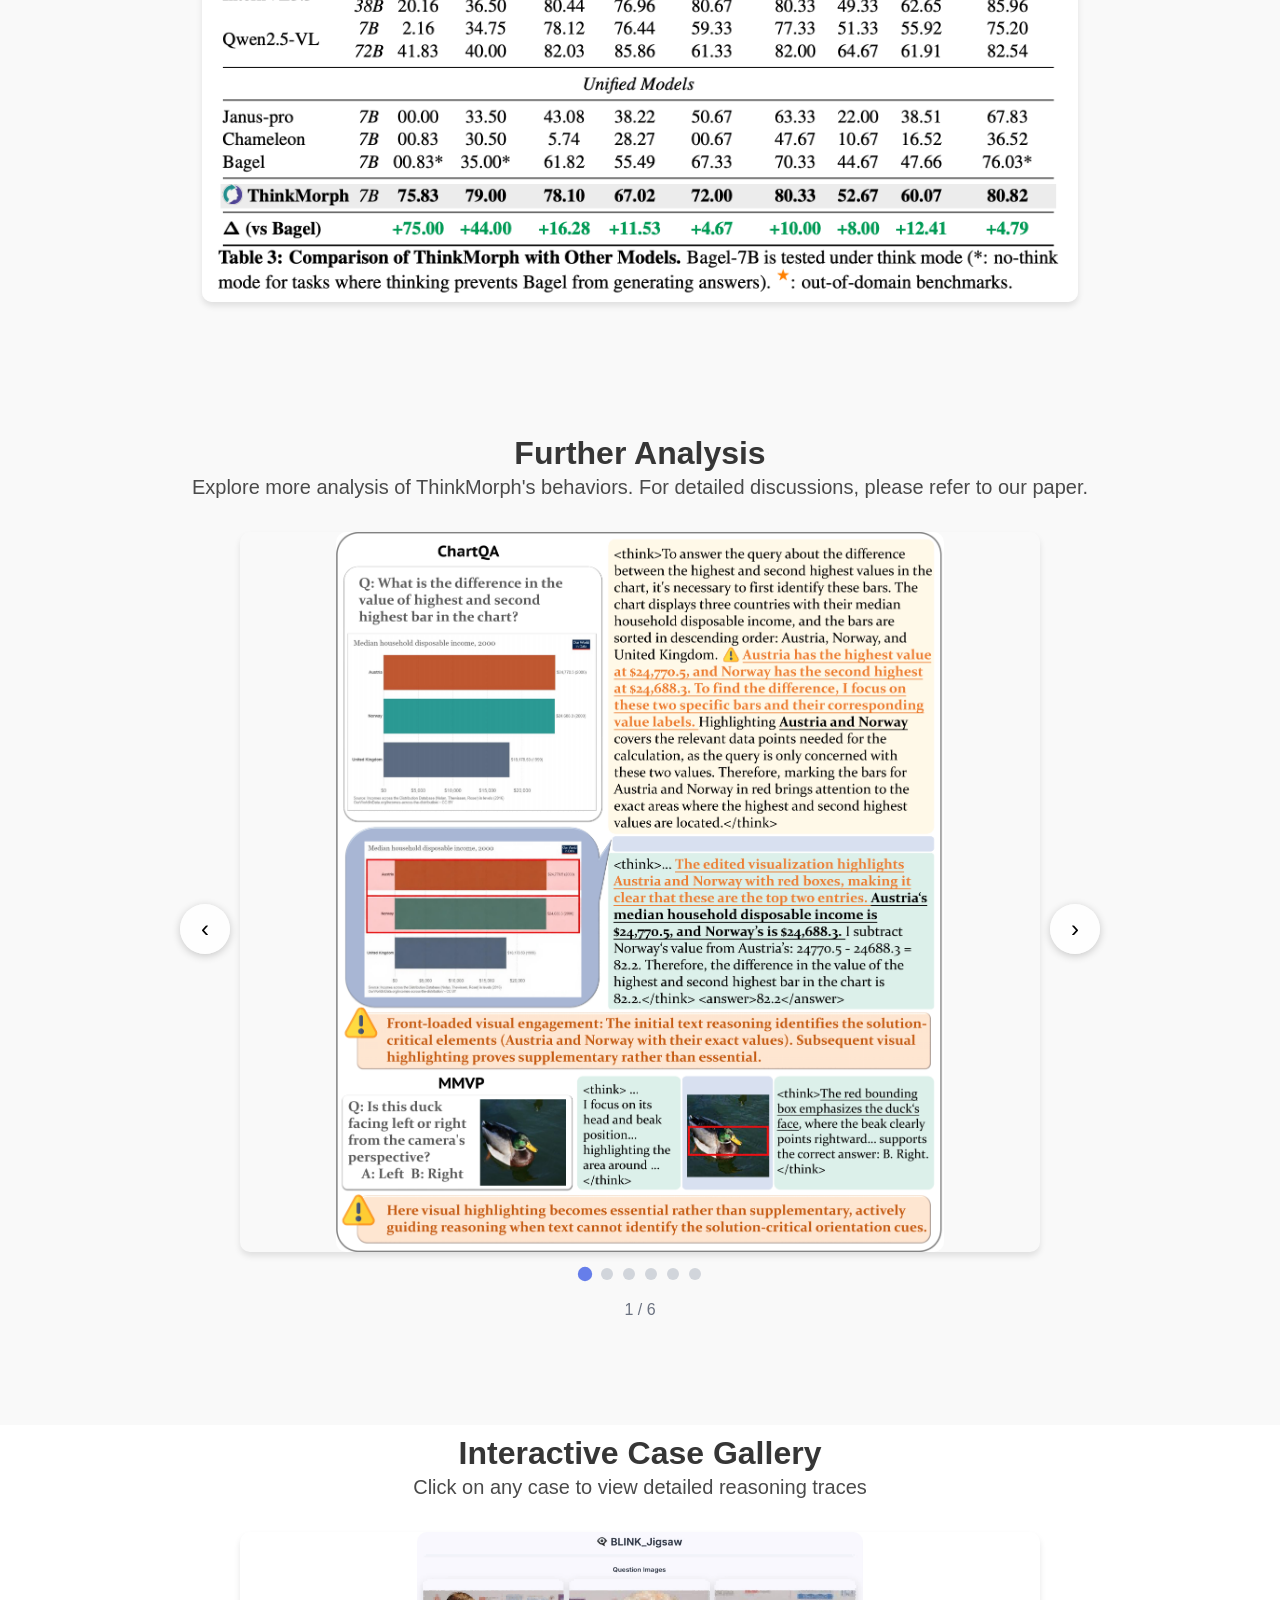
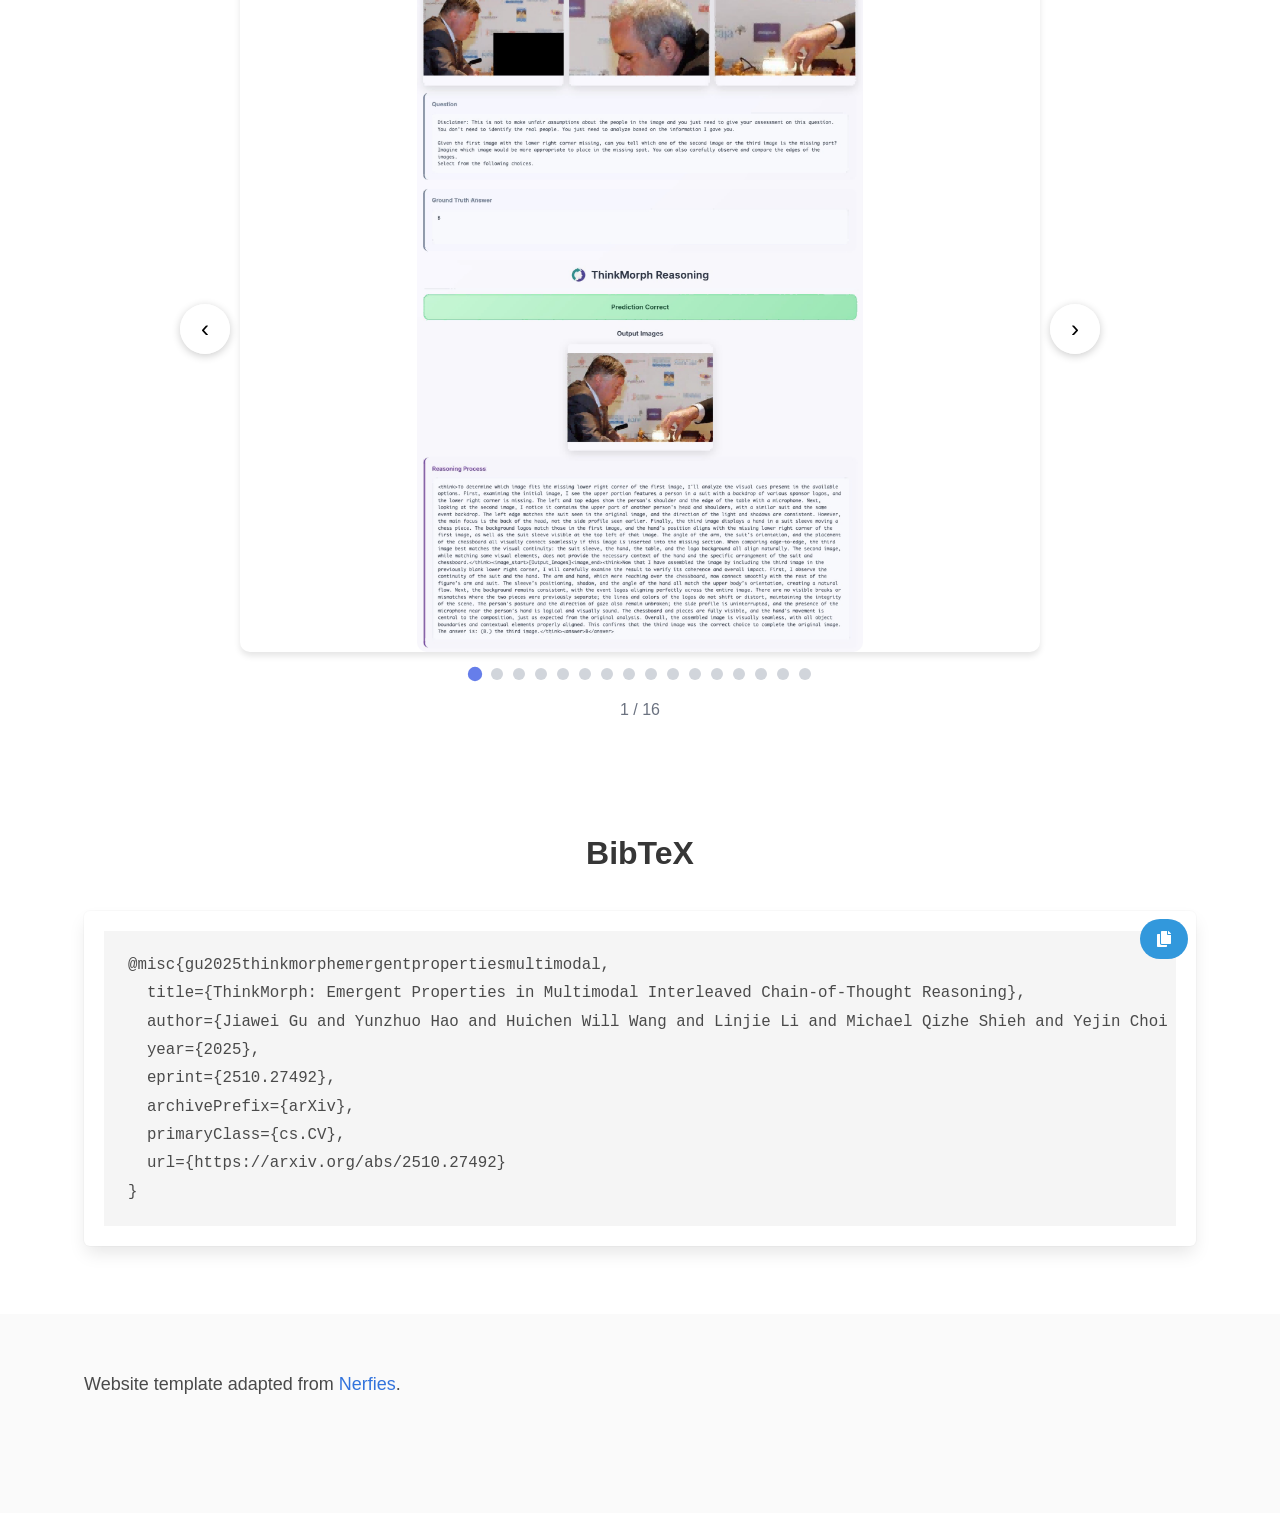
==== commit 6d4741ed: "Update HTML and emerging properties image" ====
--- a/index.html
+++ b/index.html
@@ -266,7 +266,7 @@
             that mutually advance reasoning. 
           </p>
           <div class="hero-body has-text-centered" style="padding: 1.5rem 0;">
-            <img src="./static/images/interleaved_design.jpg" alt="Interleaved Design" style="width: 100%; height: auto; border-radius: 10px; box-shadow: 0 4px 6px rgba(0,0,0,0.1);">
+            <img src="./static/images/interleaved_design.png" alt="Interleaved Design" style="width: 100%; height: auto; border-radius: 10px; box-shadow: 0 4px 6px rgba(0,0,0,0.1);">
           </div>
           <p>
             Guided by this principle, we build <strong>ThinkMorph</strong>, a unified model fine-tuned on 
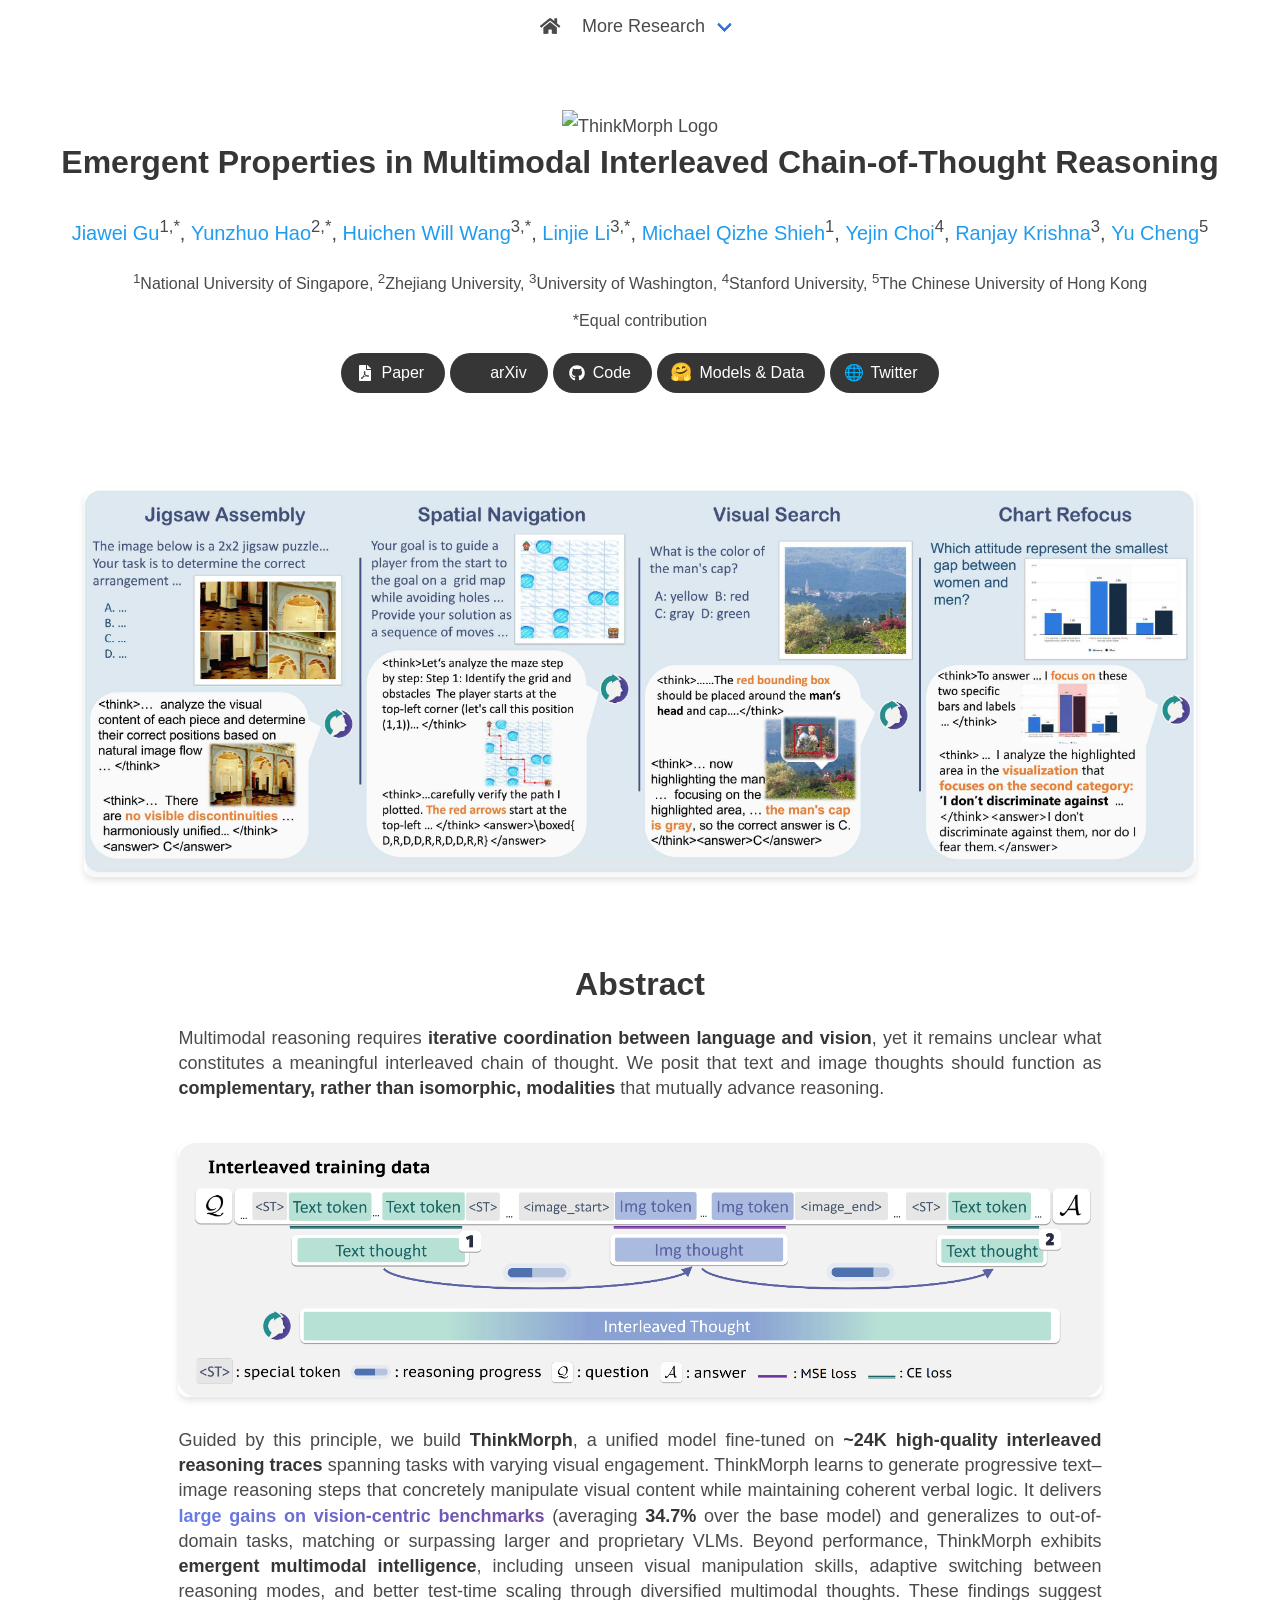
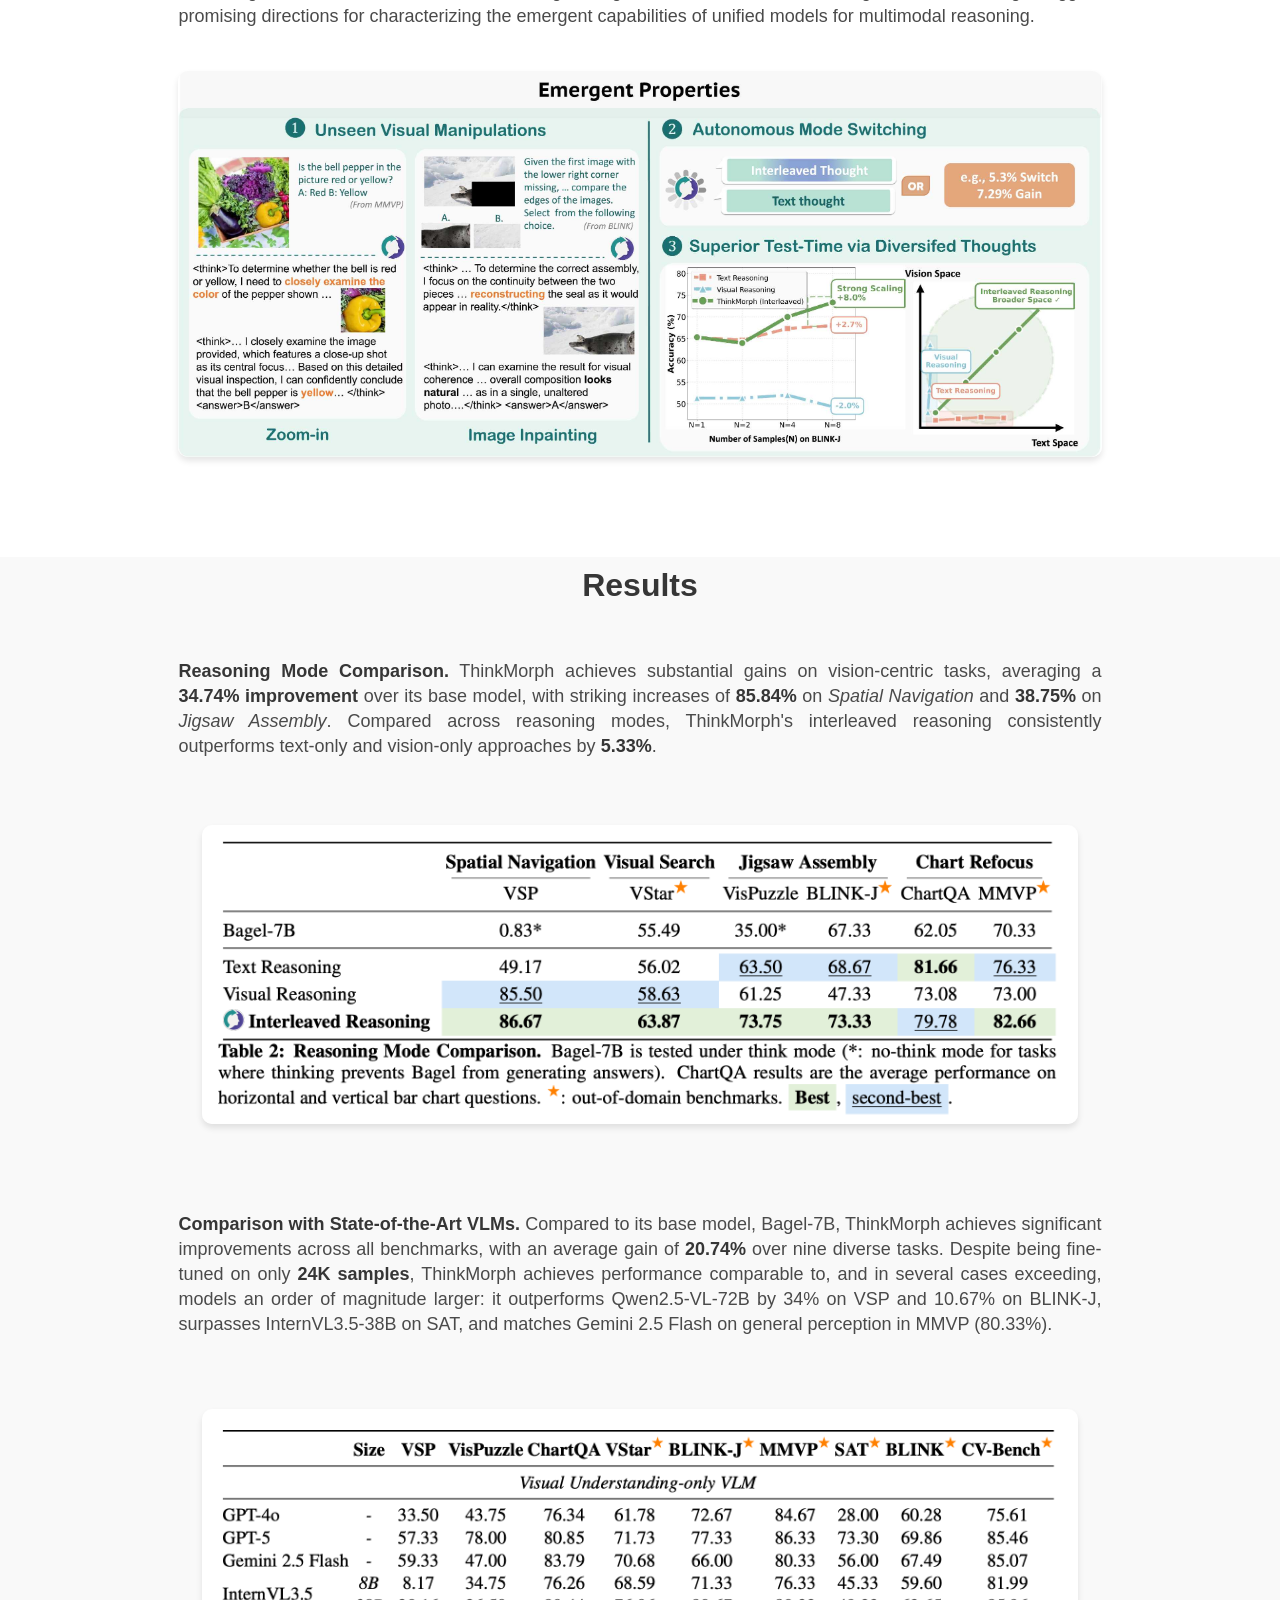
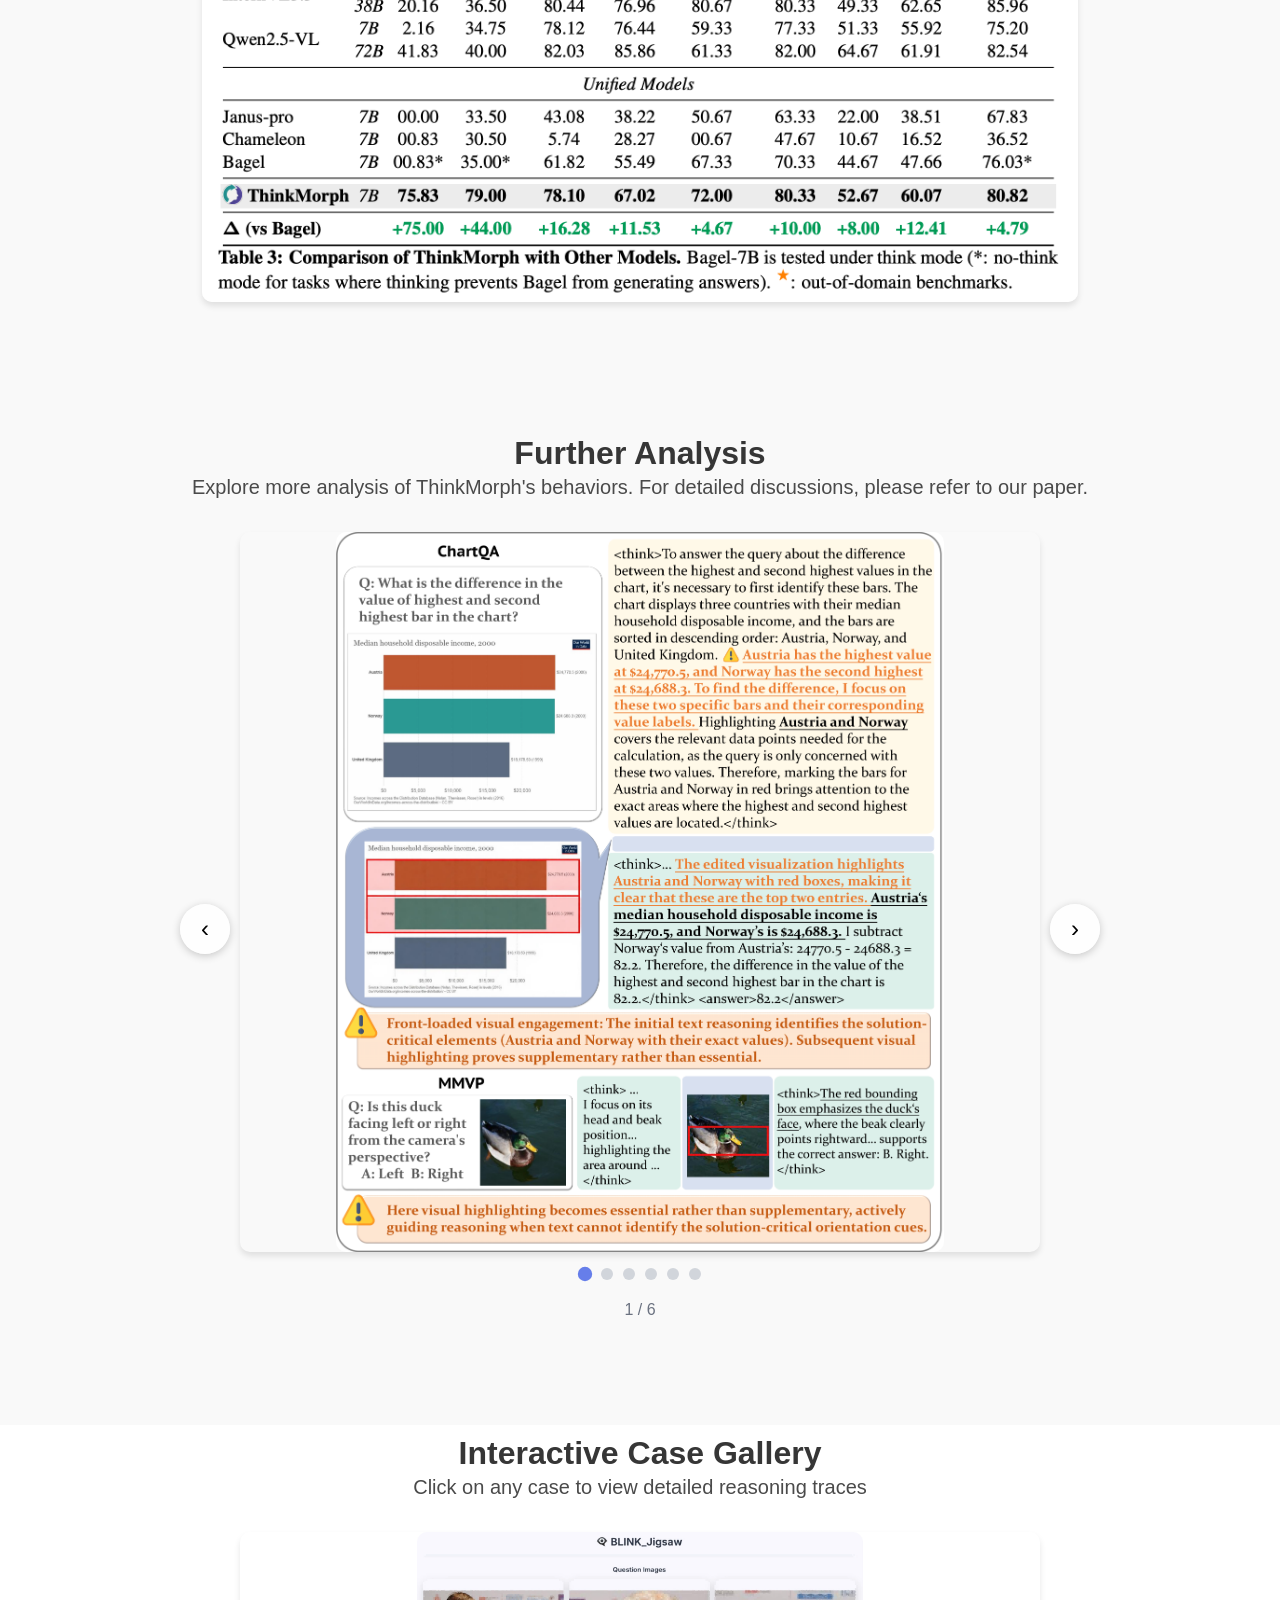
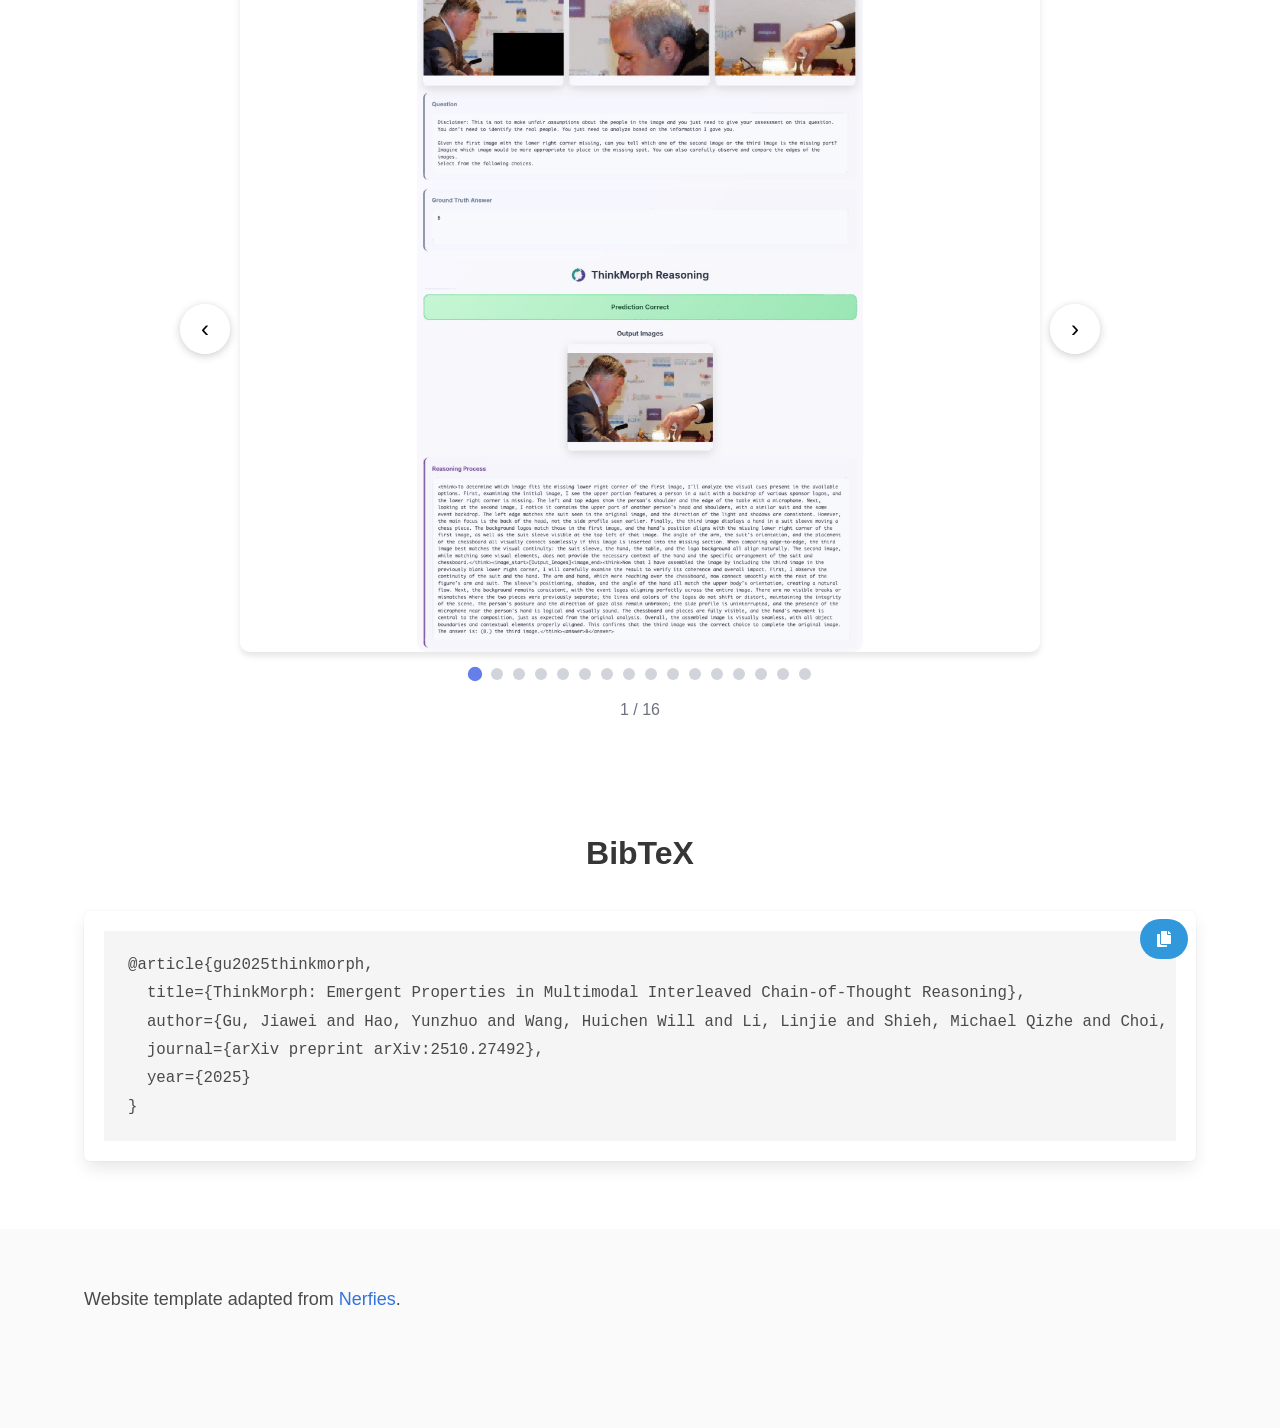
==== commit d371a04a: "Update BibTeX citation format" ====
--- a/index.html
+++ b/index.html
@@ -529,14 +529,11 @@
         <span class="icon"><i class="fas fa-copy"></i></span>
       </button>
 
-      <pre style="overflow-x: auto;"><code id="bibtexCode">@misc{gu2025thinkmorphemergentpropertiesmultimodal,
-  title={ThinkMorph: Emergent Properties in Multimodal Interleaved Chain-of-Thought Reasoning}, 
-  author={Jiawei Gu and Yunzhuo Hao and Huichen Will Wang and Linjie Li and Michael Qizhe Shieh and Yejin Choi and Ranjay Krishna and Yu Cheng},
-  year={2025},
-  eprint={2510.27492},
-  archivePrefix={arXiv},
-  primaryClass={cs.CV},
-  url={https://arxiv.org/abs/2510.27492}
+      <pre style="overflow-x: auto;"><code id="bibtexCode">@article{gu2025thinkmorph,
+  title={ThinkMorph: Emergent Properties in Multimodal Interleaved Chain-of-Thought Reasoning},
+  author={Gu, Jiawei and Hao, Yunzhuo and Wang, Huichen Will and Li, Linjie and Shieh, Michael Qizhe and Choi, Yejin and Krishna, Ranjay and Cheng, Yu},
+  journal={arXiv preprint arXiv:2510.27492},
+  year={2025}
 }</code></pre>
 
     </div>
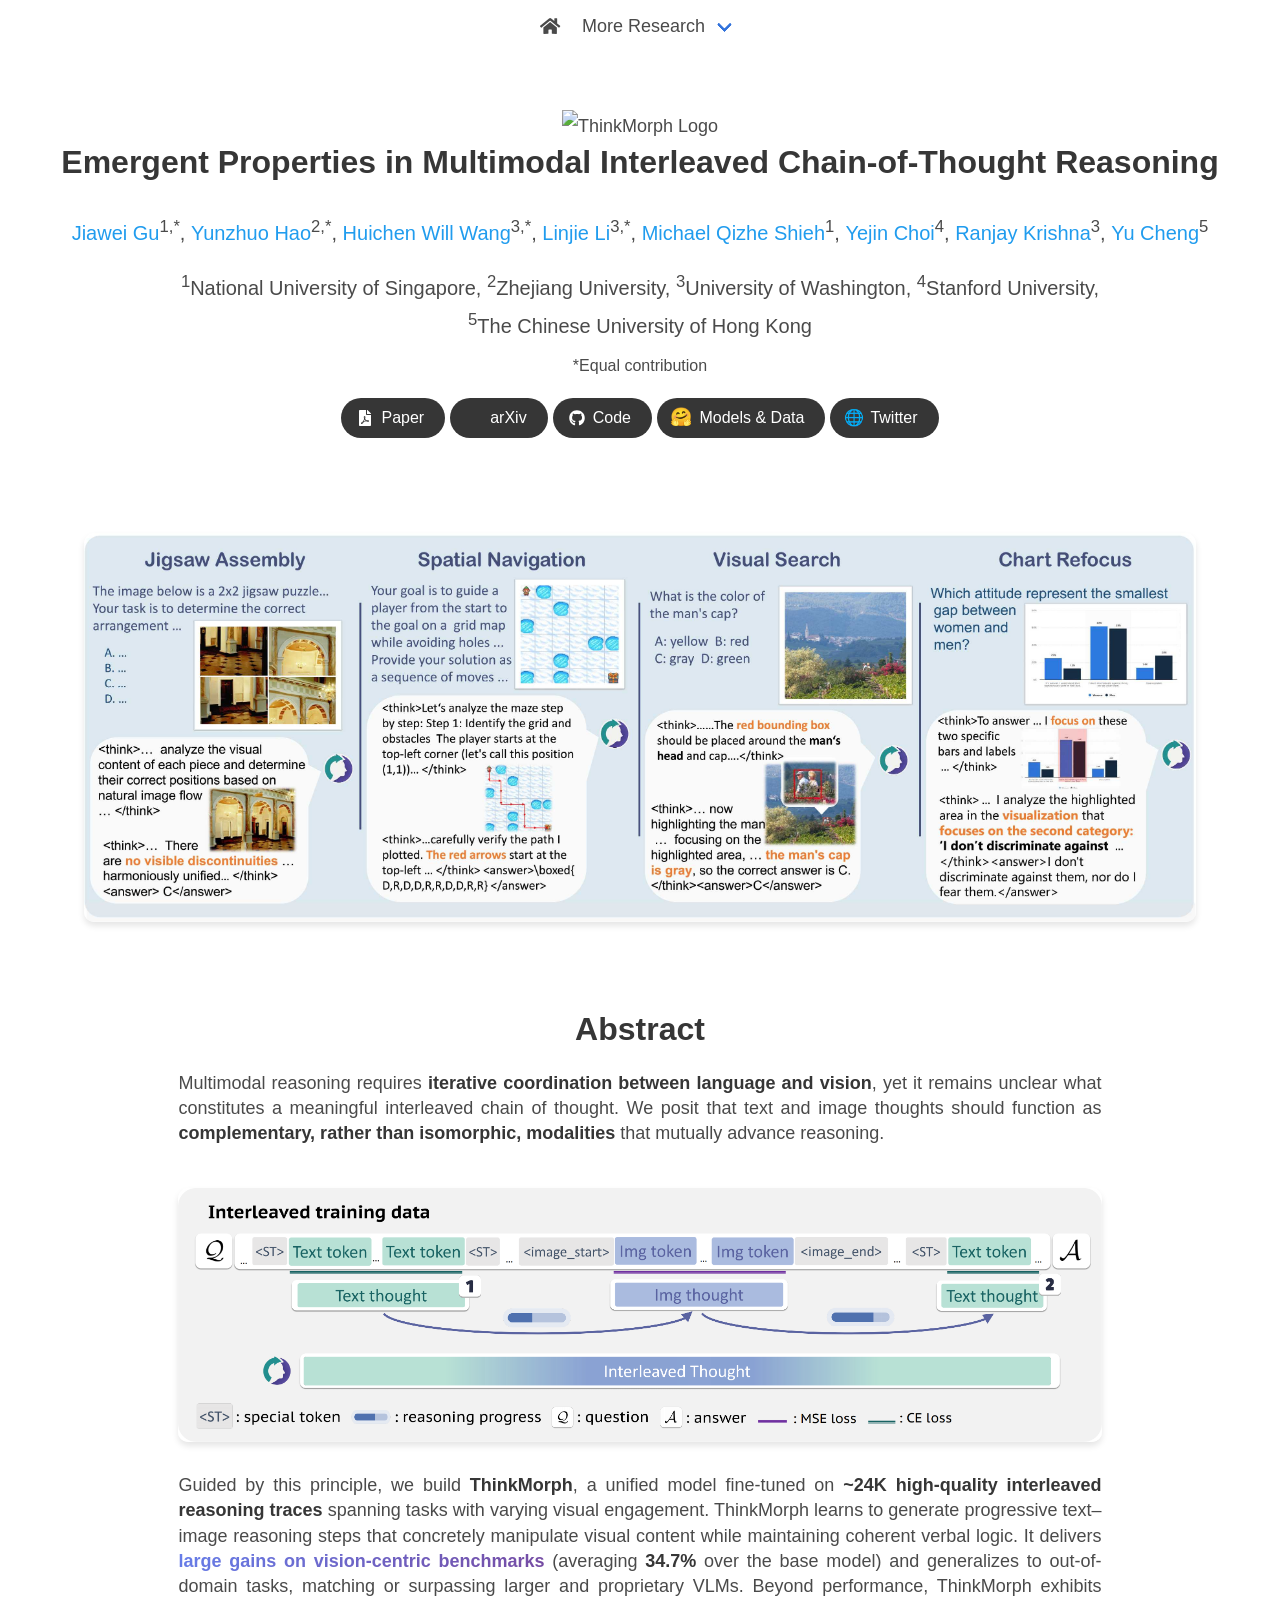
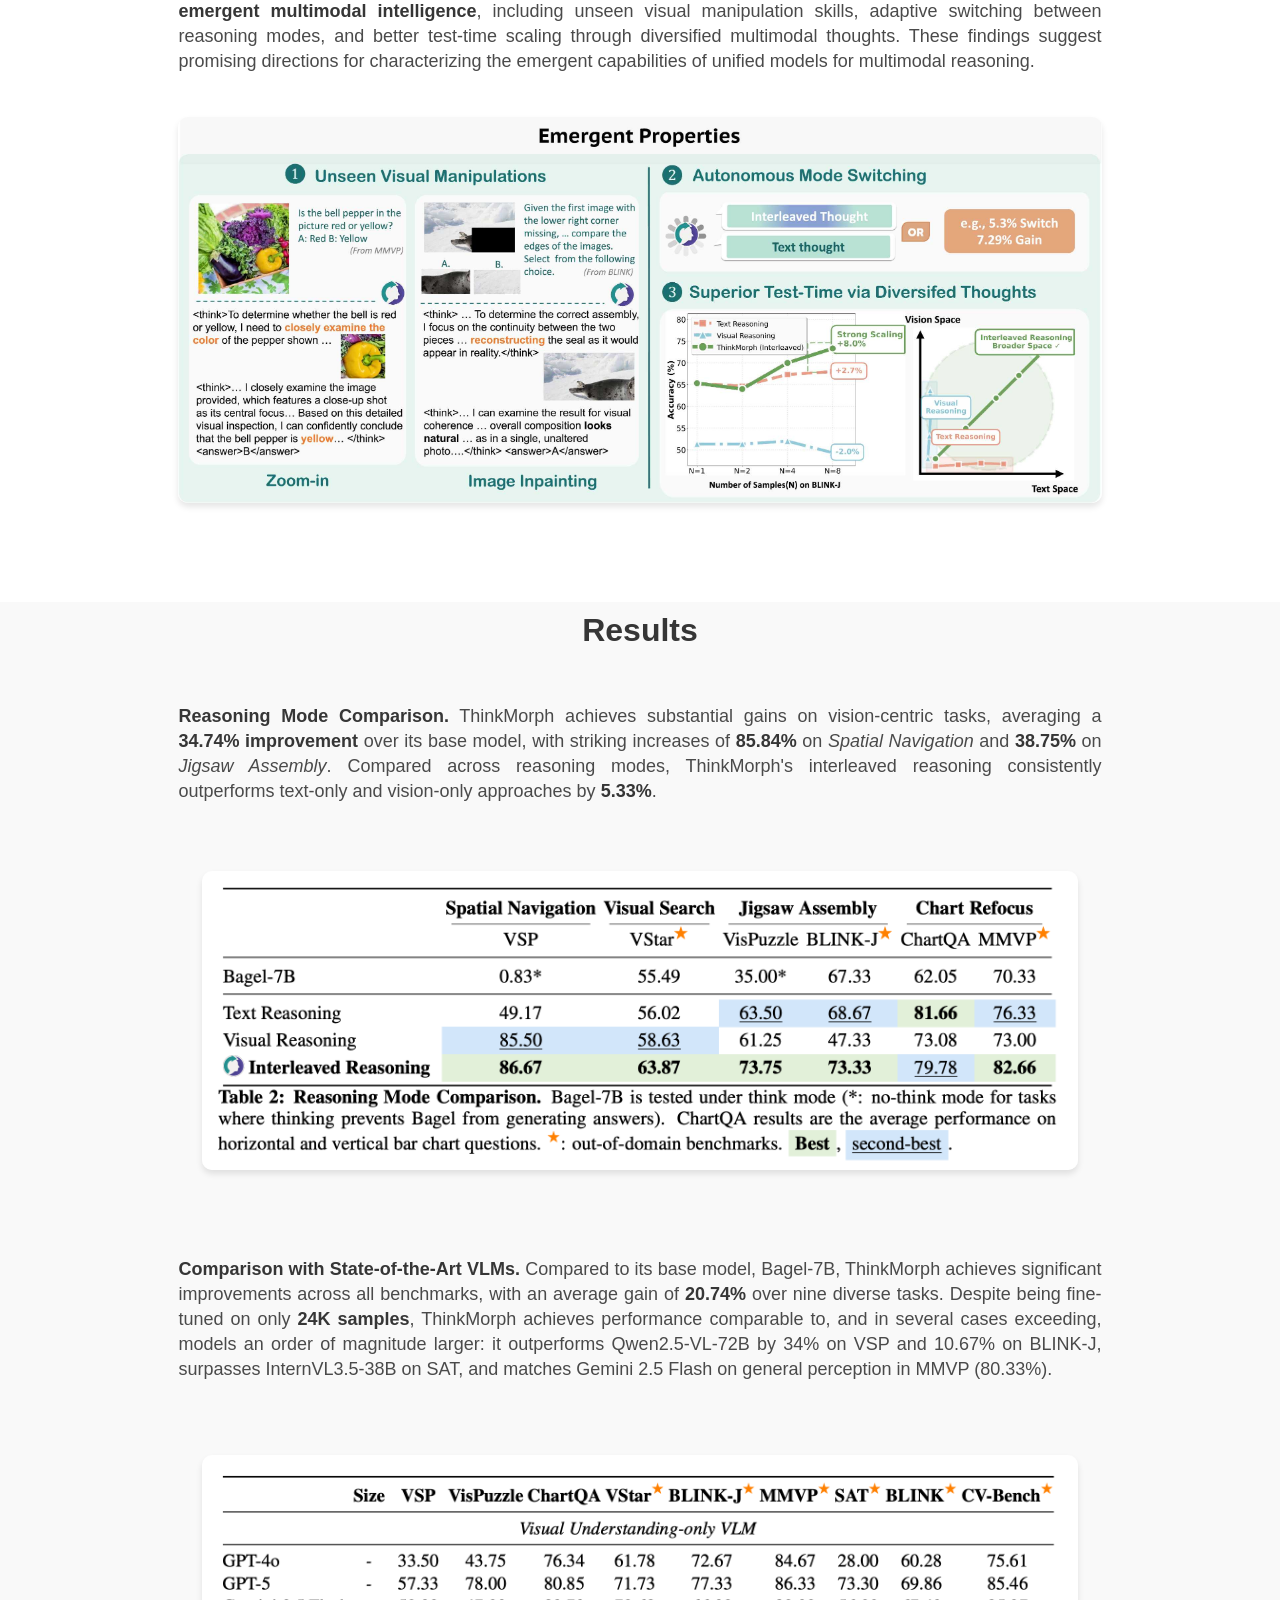
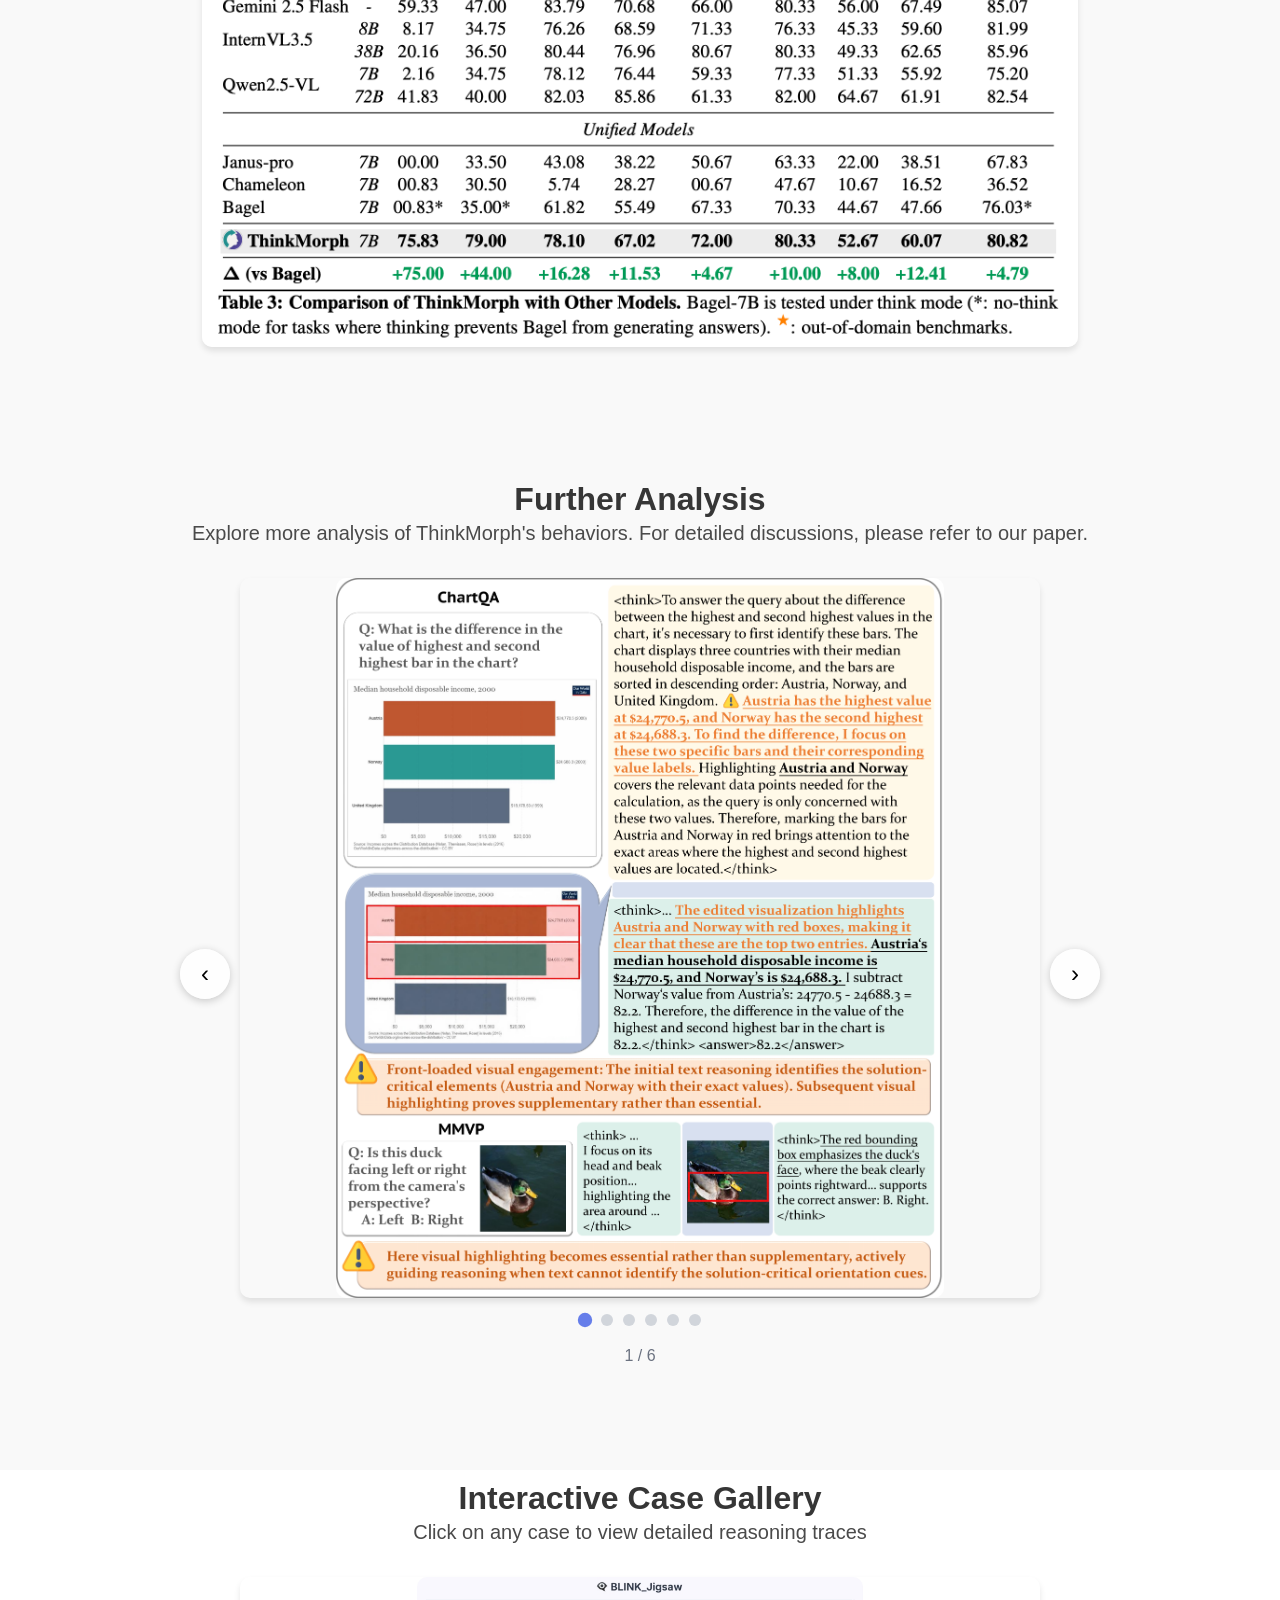
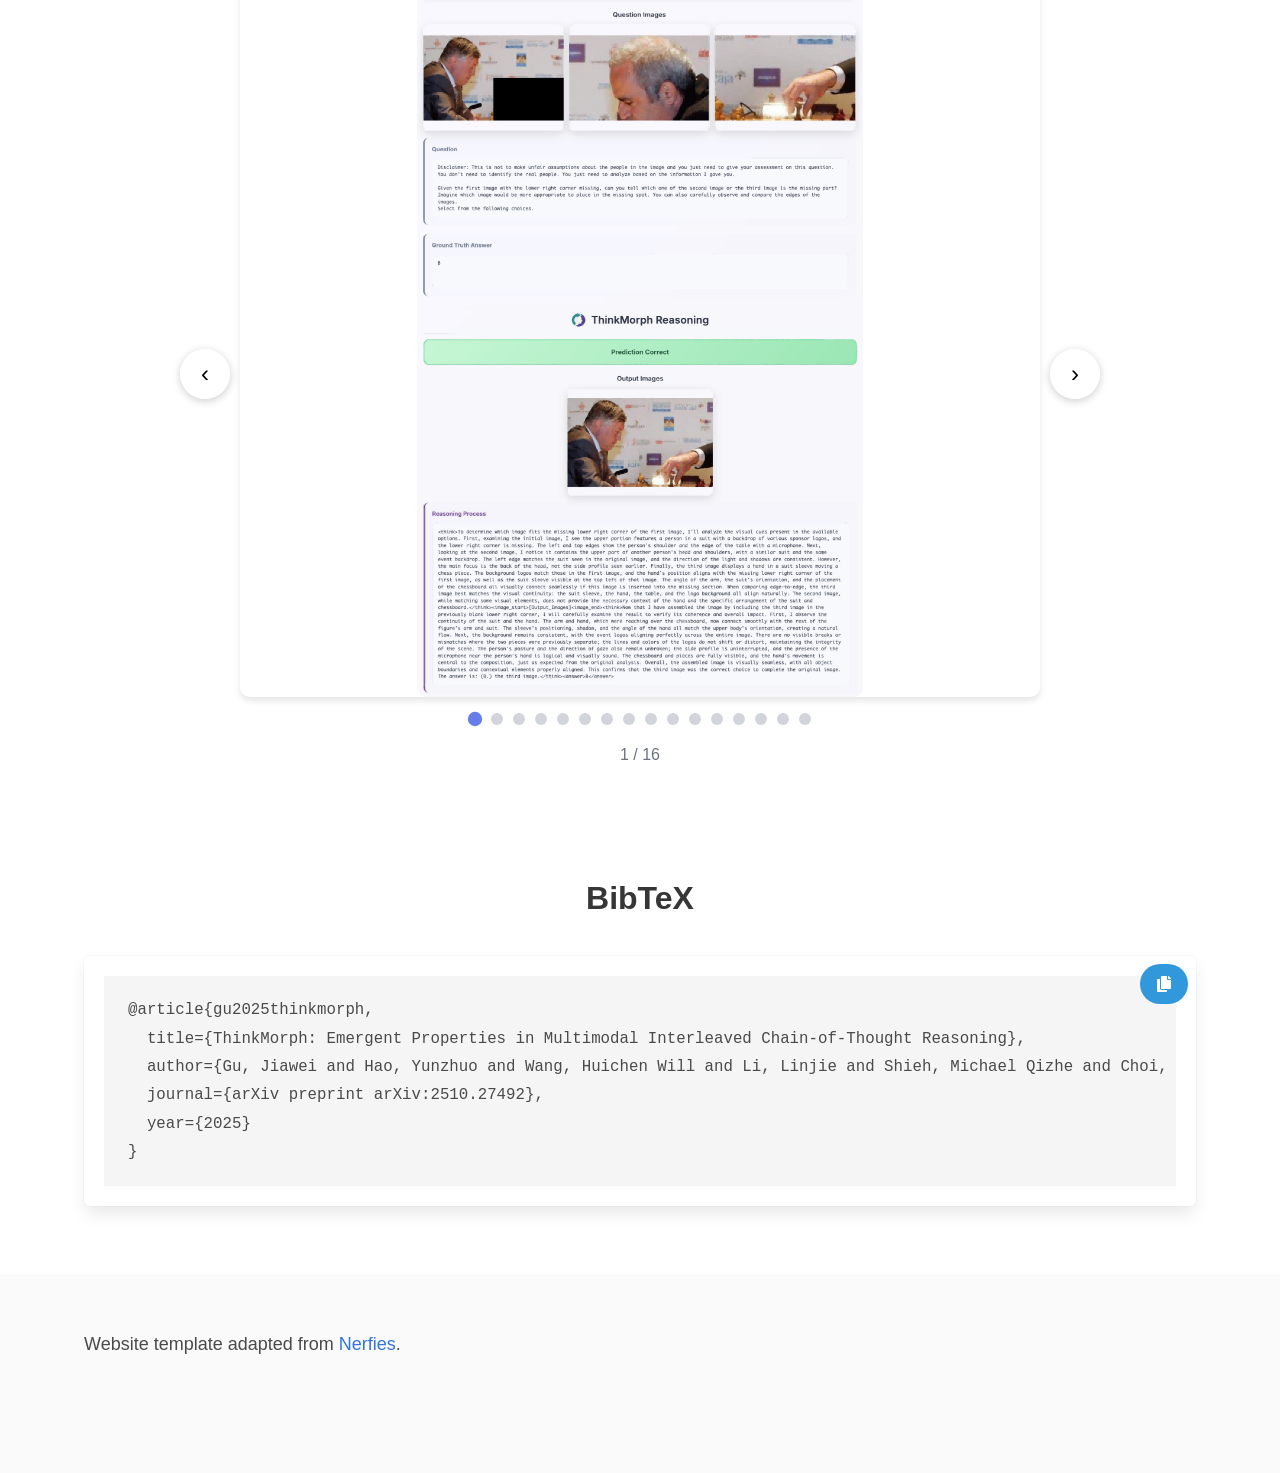
==== commit 65861ad4: "Increase font size for institution affiliations" ====
--- a/index.html
+++ b/index.html
@@ -183,7 +183,7 @@
               <a href="https://ych133.github.io/">Yu Cheng</a><sup>5</sup></span>
           </div>
 
-          <div class="is-size-6 publication-authors" style="margin-top: 1rem;">
+          <div class="is-size-5 publication-authors" style="margin-top: 1rem;">
             <span class="author-block"><sup>1</sup>National University of Singapore,</span>
             <span class="author-block"><sup>2</sup>Zhejiang University,</span>
             <span class="author-block"><sup>3</sup>University of Washington,</span>
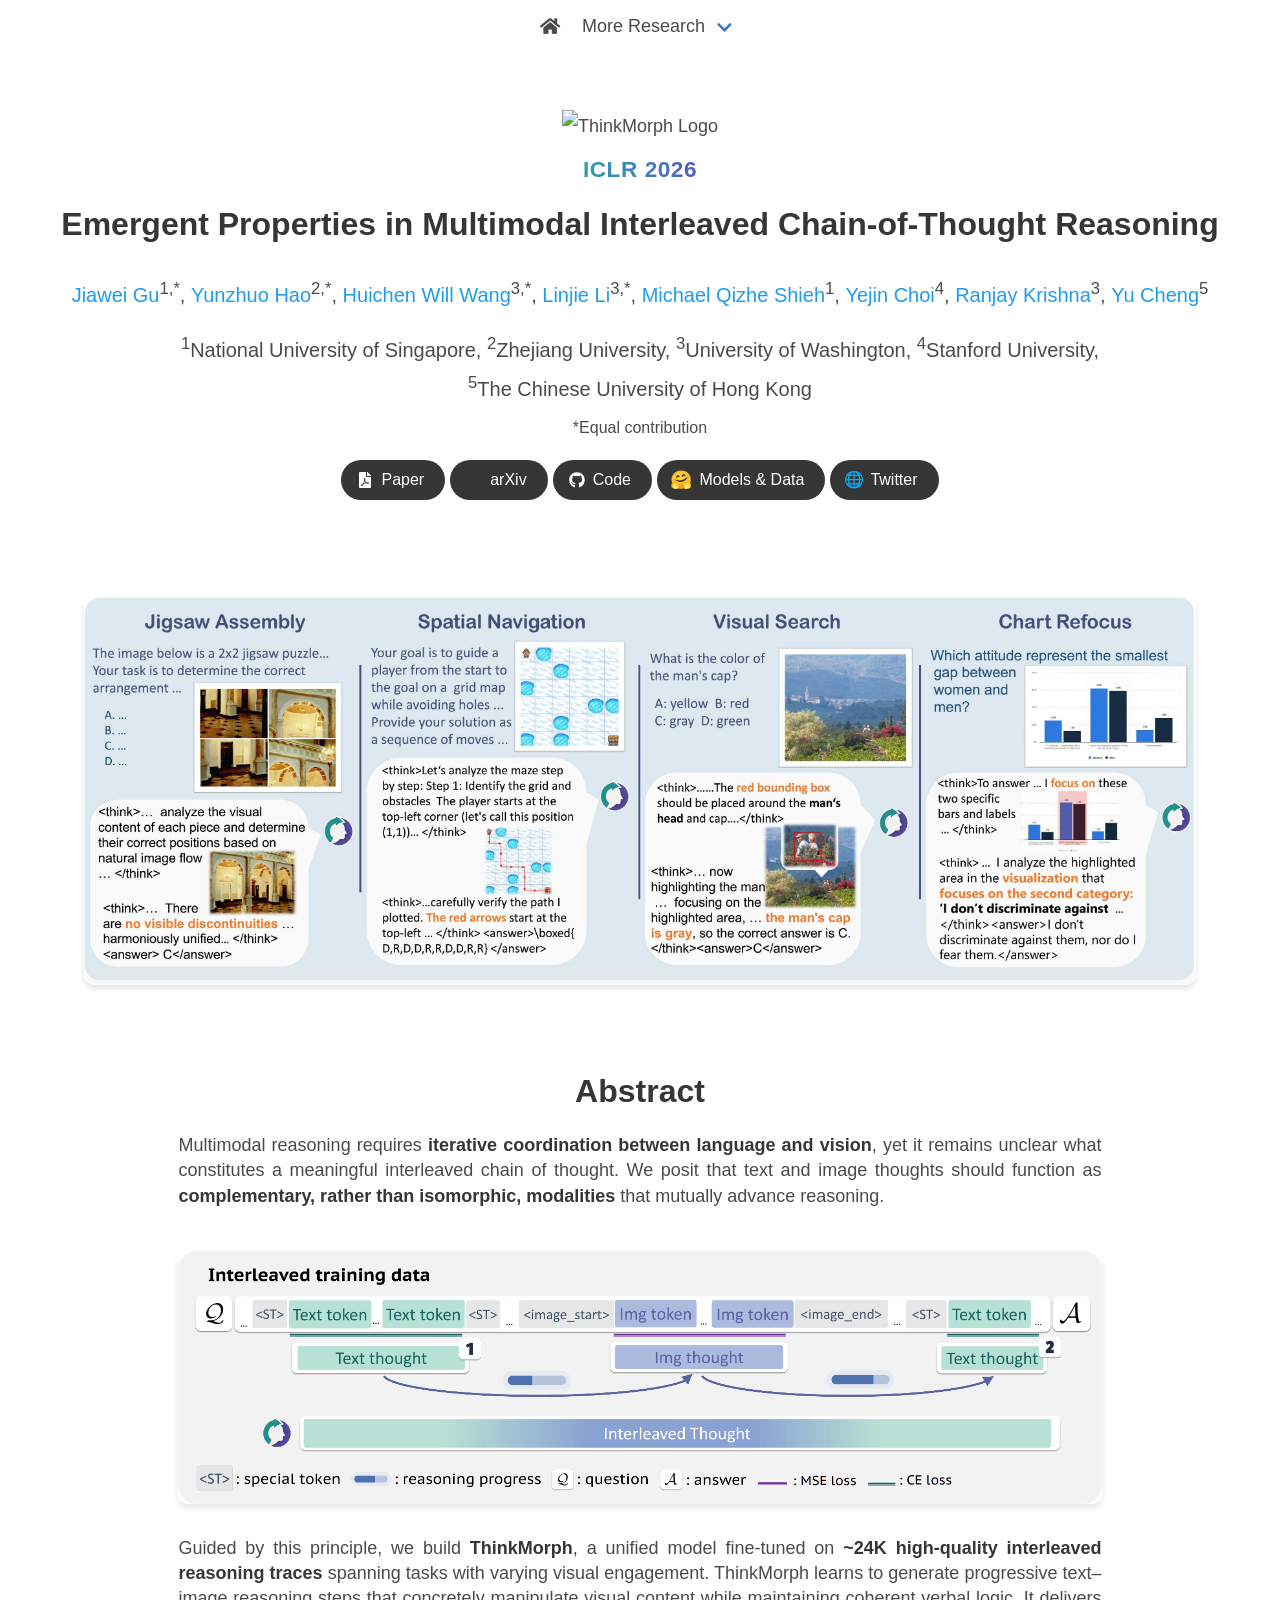
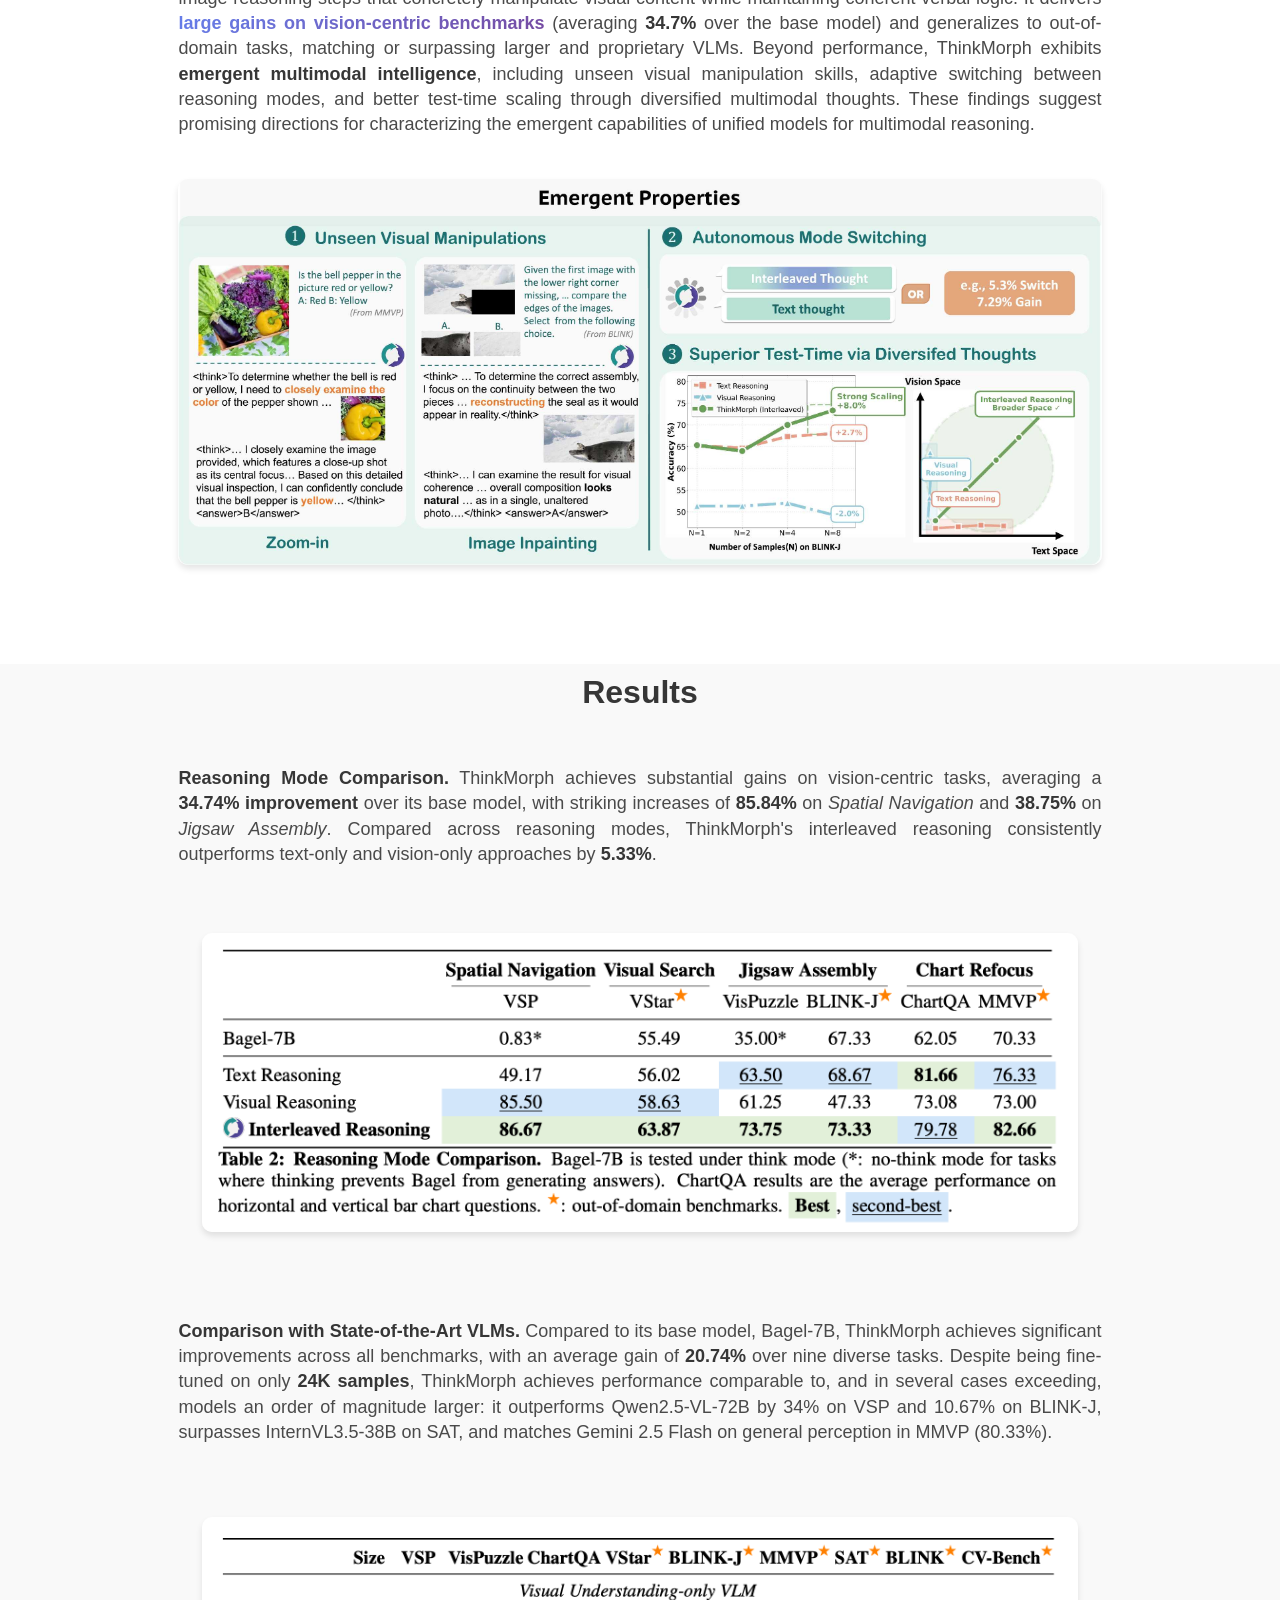
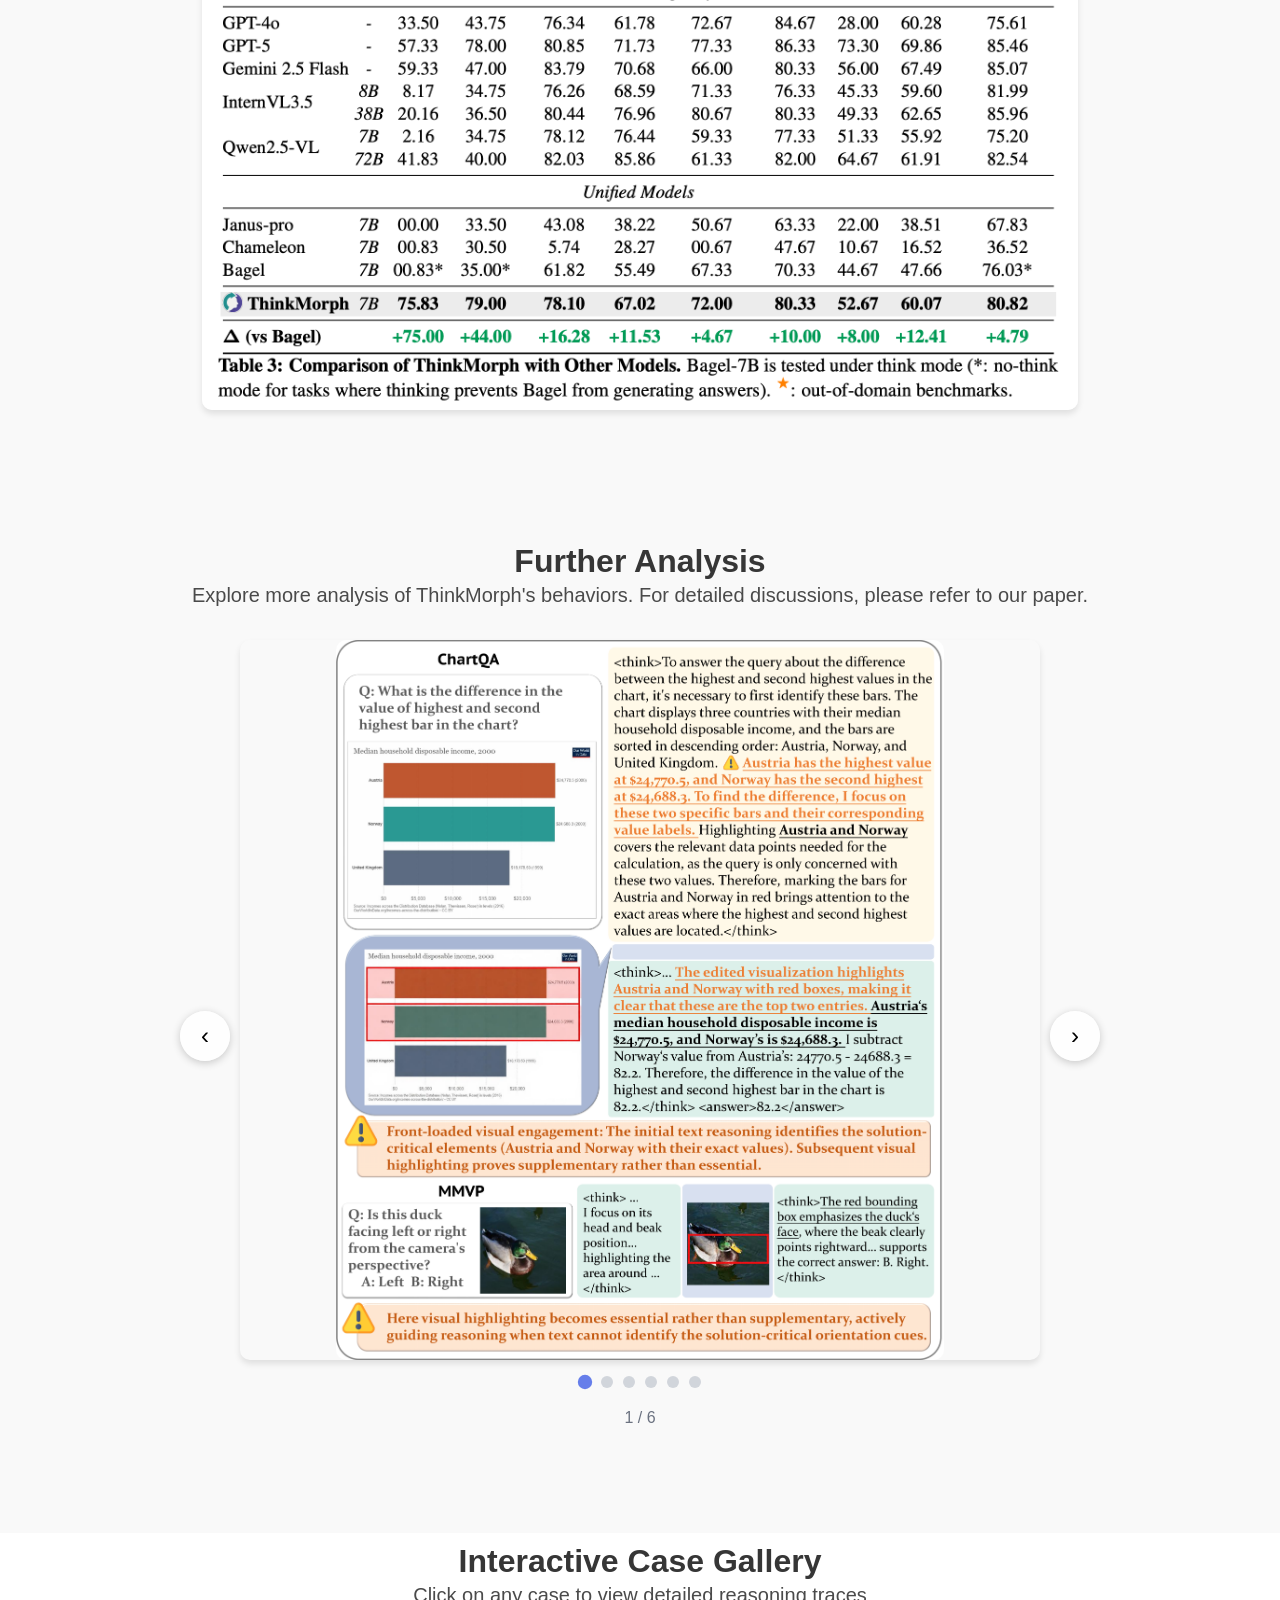
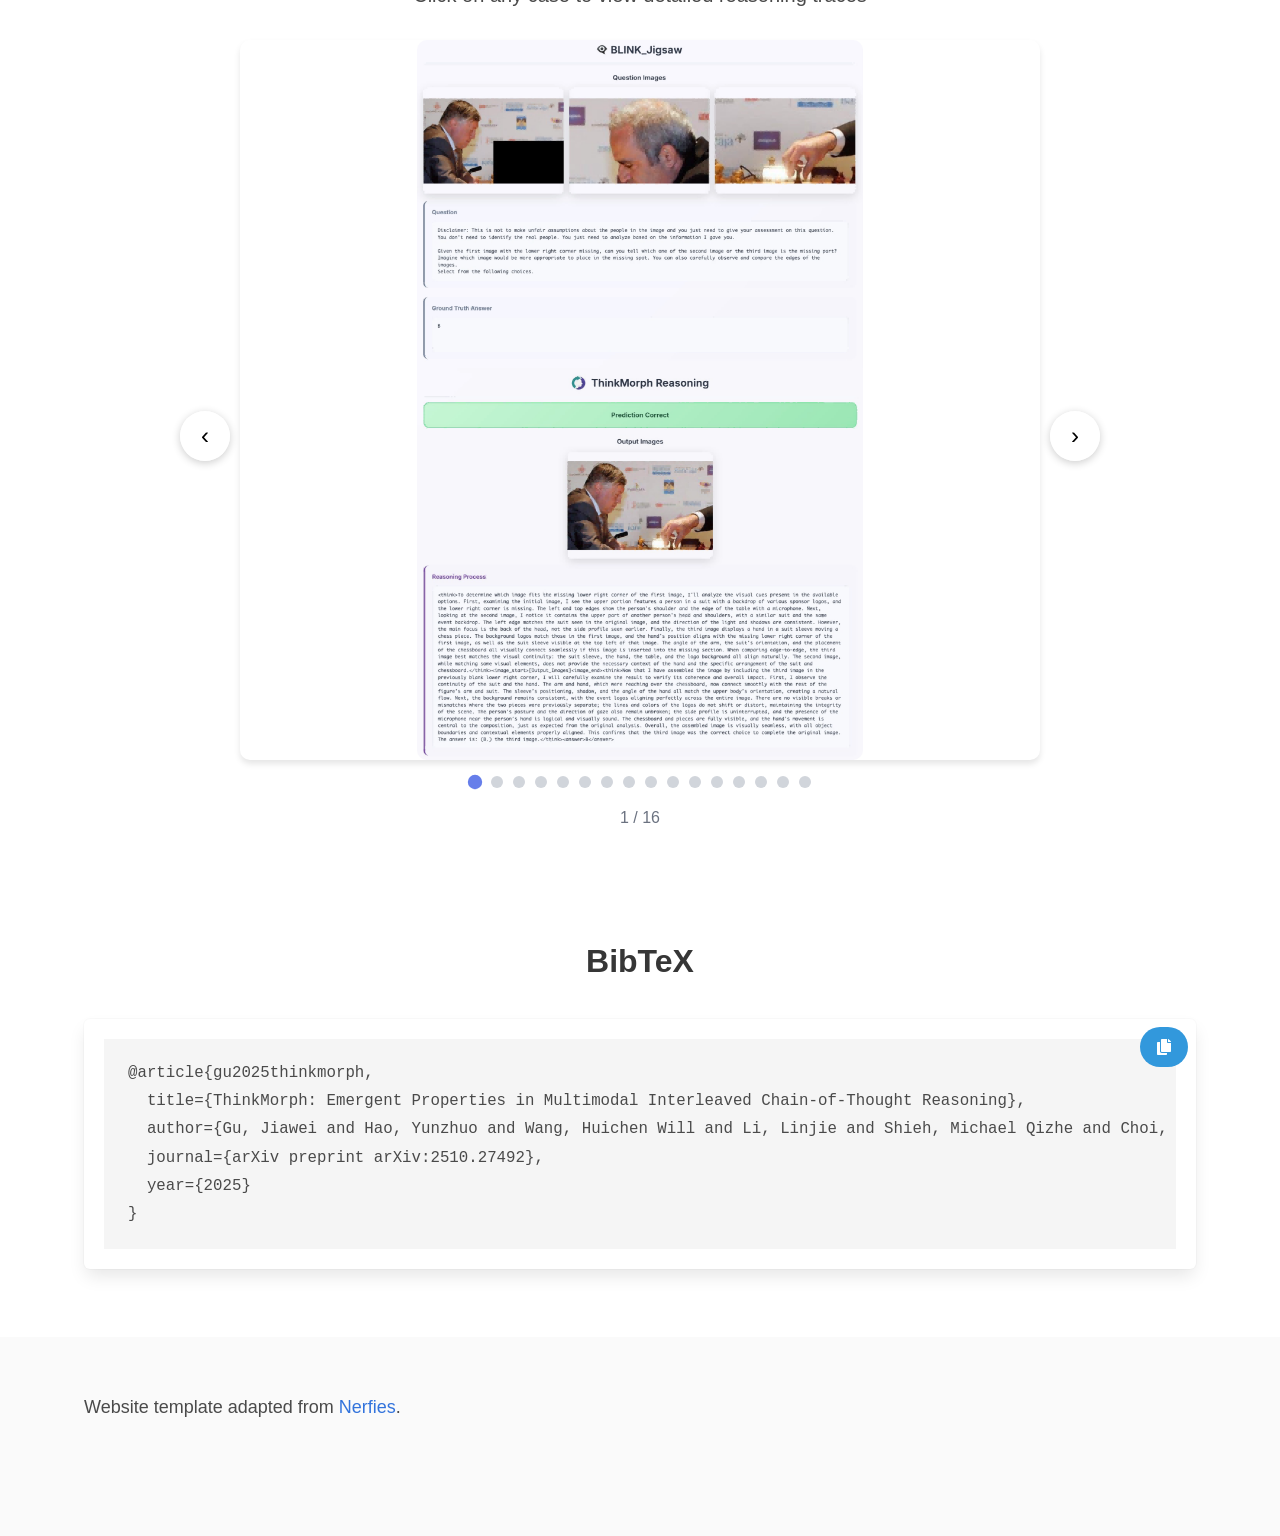
==== commit 580b0601: "Add ICLR 2026 conference badge - Add gradient text badge below ThinkMorph logo - Match teal-to-purpl" ====
--- a/index.html
+++ b/index.html
@@ -163,6 +163,11 @@
       <div class="columns is-centered">
         <div class="column has-text-centered">
           <img src="./static/images/thinkmorph_logo_new.png" alt="ThinkMorph Logo" style="max-width: 400px; margin-bottom: 0.1rem;">
+          <div class="conference-badges">
+            <a href="https://iclr.cc/" target="_blank" rel="noopener">
+              <img src="./static/images/iclr2026_accepted.svg" alt="ICLR 2026" class="conference-badge-img">
+            </a>
+          </div>
           <h1 class="title is-3">Emergent Properties in Multimodal Interleaved Chain-of-Thought Reasoning</h1>
           <div class="is-size-5 publication-authors" style="margin-top: 2rem;">
             <span class="author-block">
--- a/static/css/index.css
+++ b/static/css/index.css
@@ -1,5 +1,23 @@
 body {
   font-family: 'Noto Sans', sans-serif;
+}
+
+.conference-badges {
+  display: flex;
+  justify-content: center;
+  margin: 0.5rem 0 0.5rem;
+}
+
+.conference-badge-img {
+  height: 36px;
+  width: auto;
+  max-width: 100%;
+}
+
+@media (max-width: 768px) {
+  .conference-badge-img {
+    height: 30px;
+  }
 }
 
 
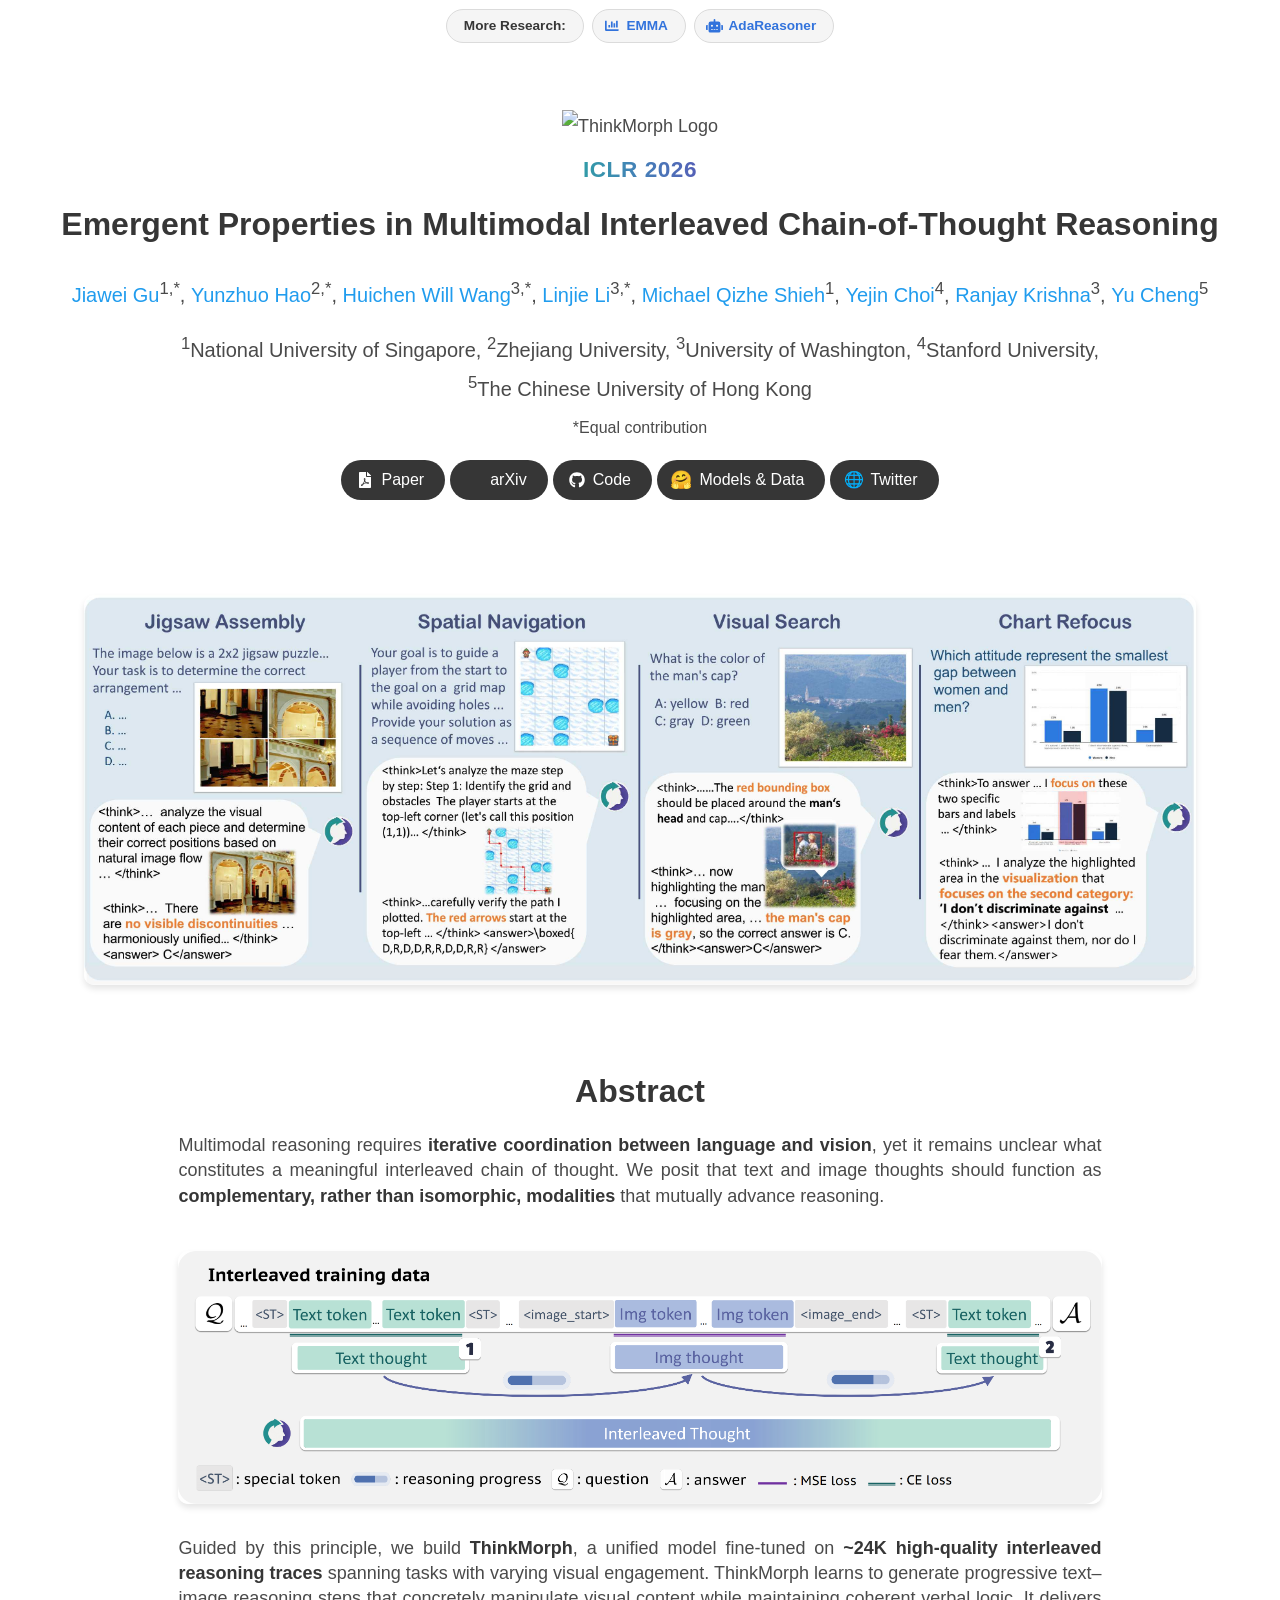
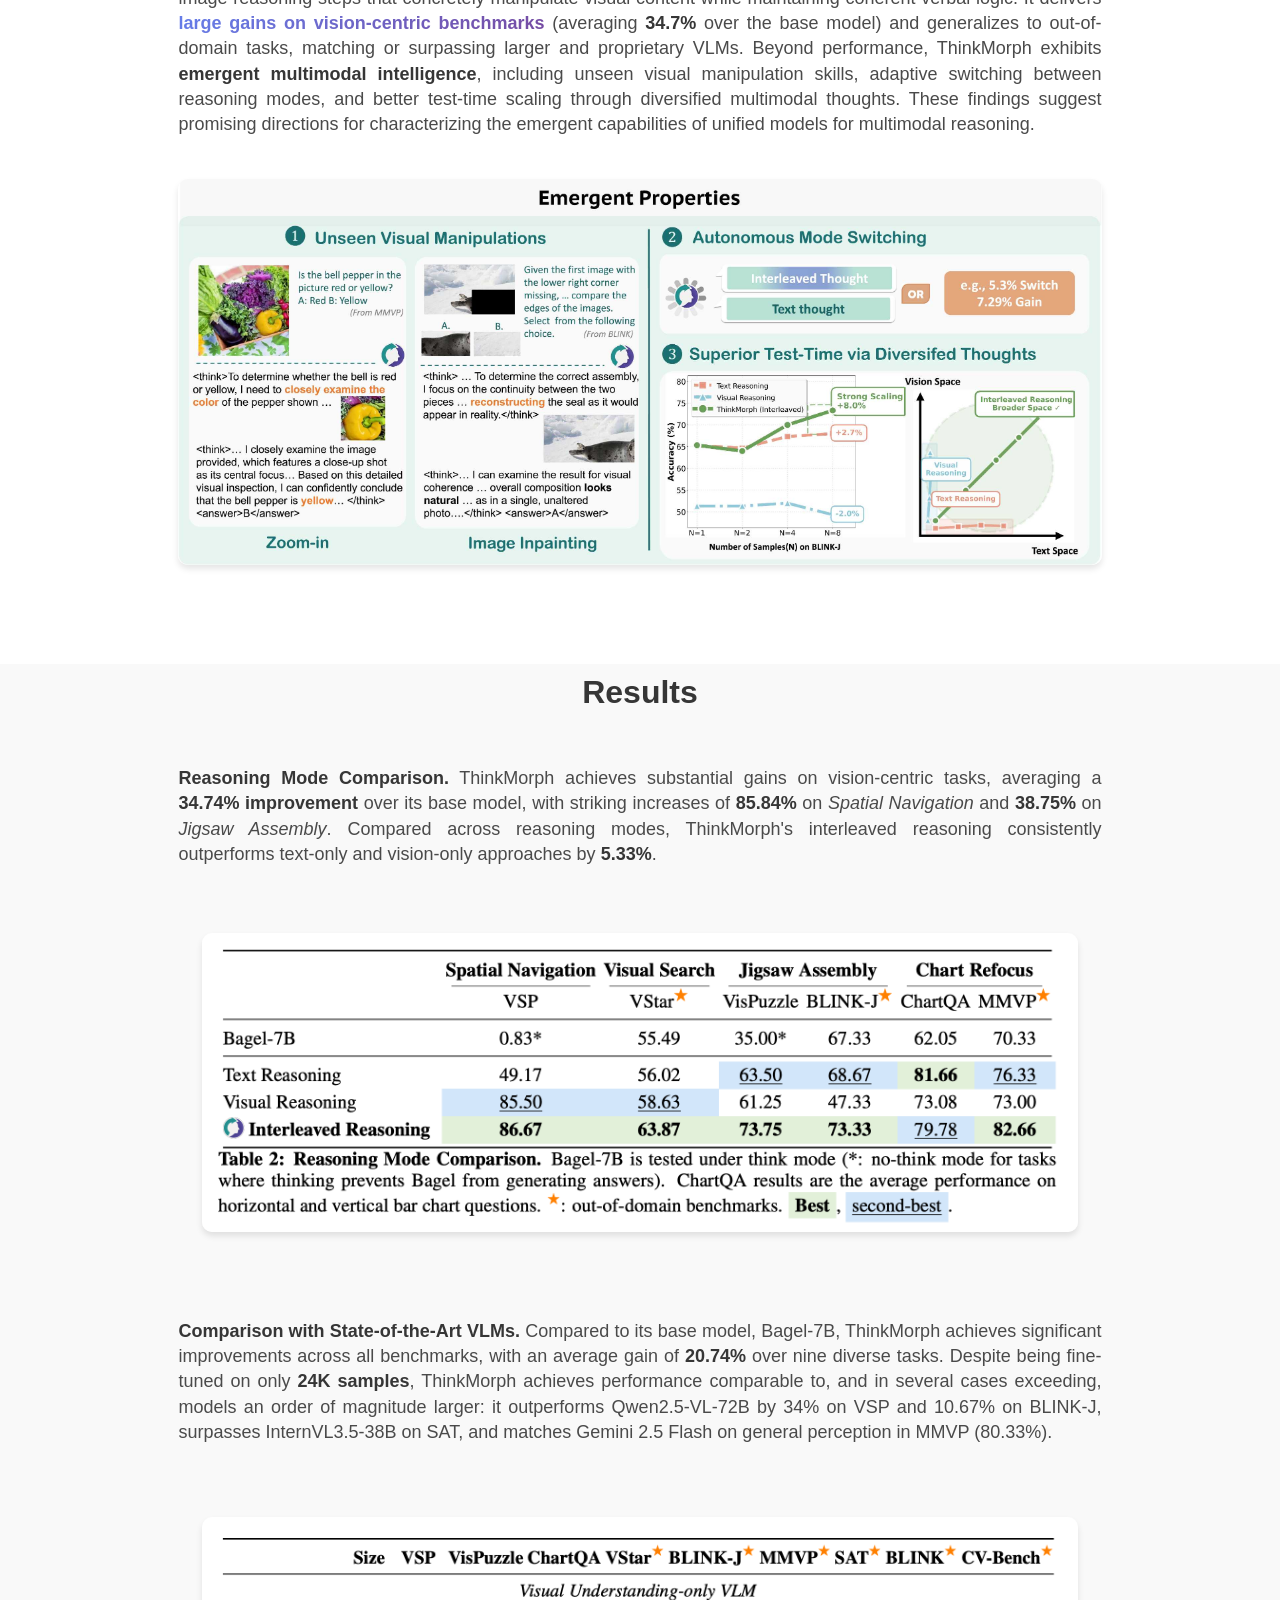
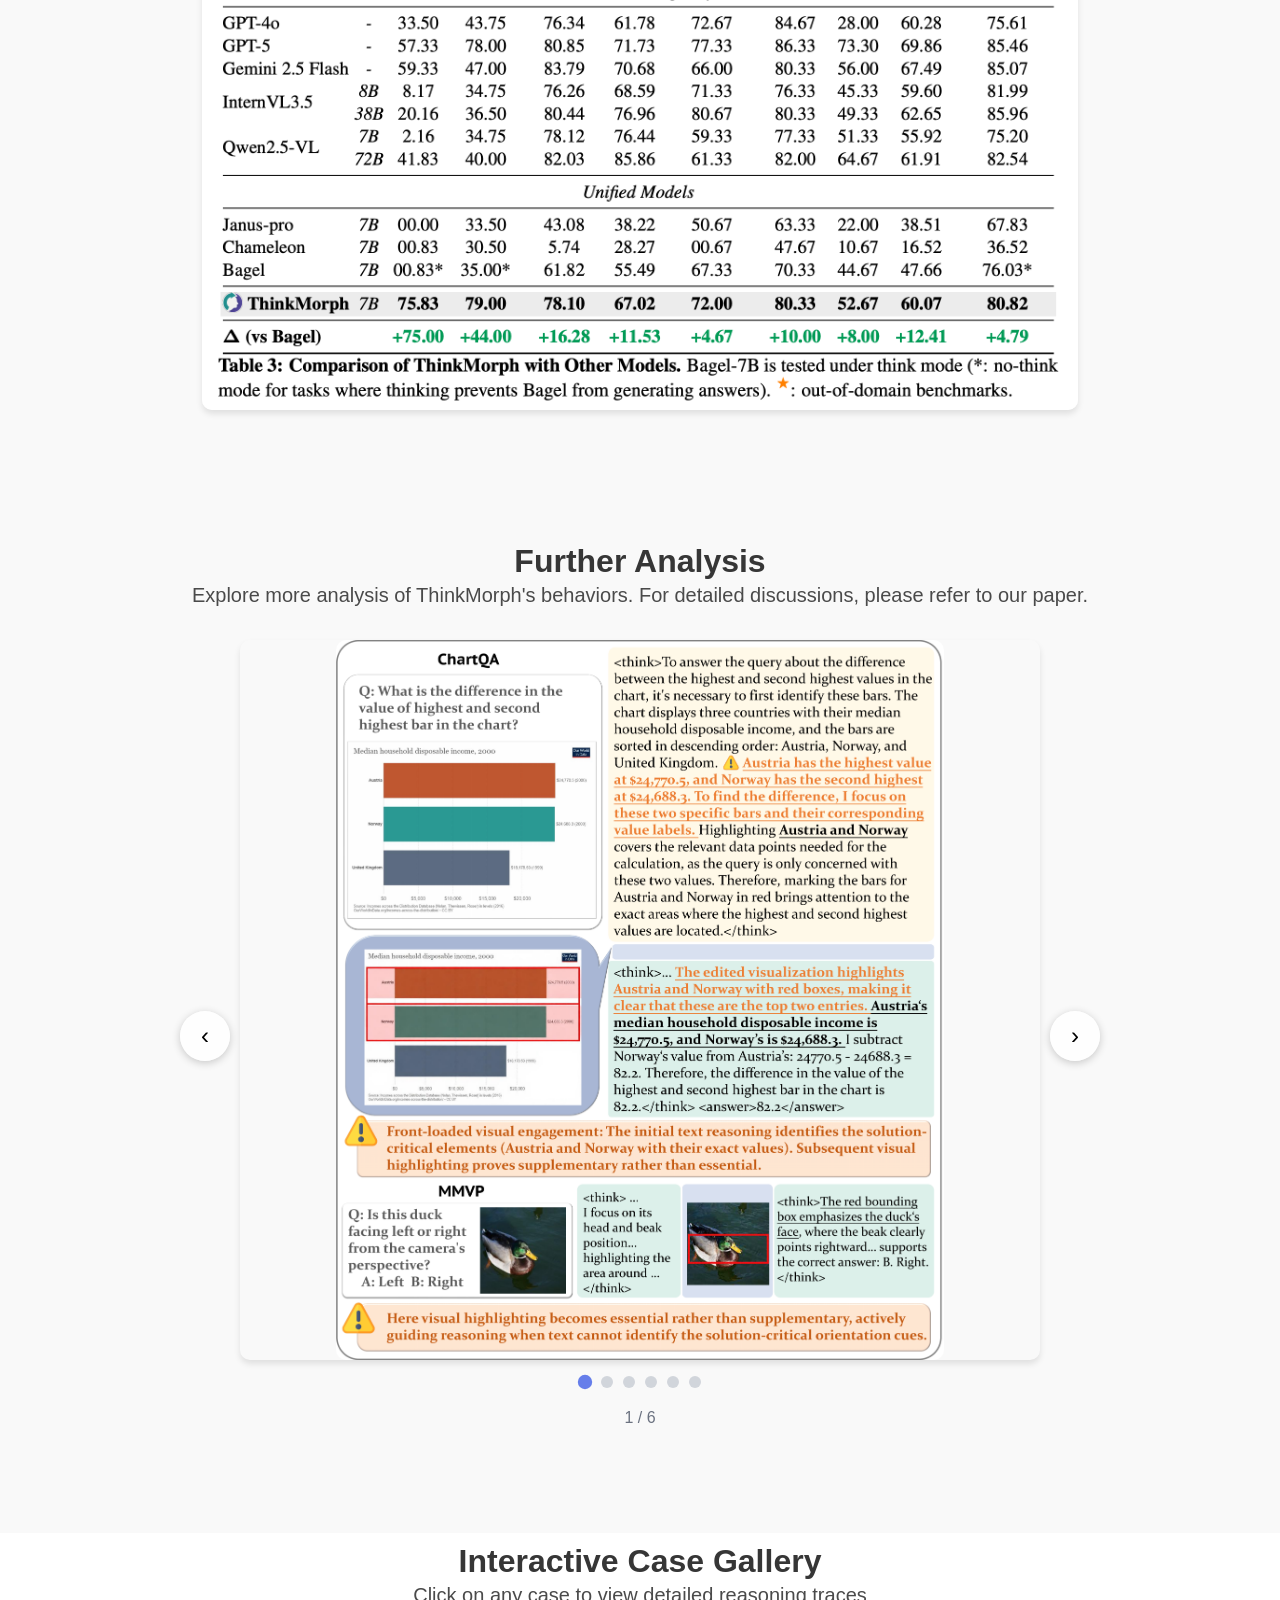
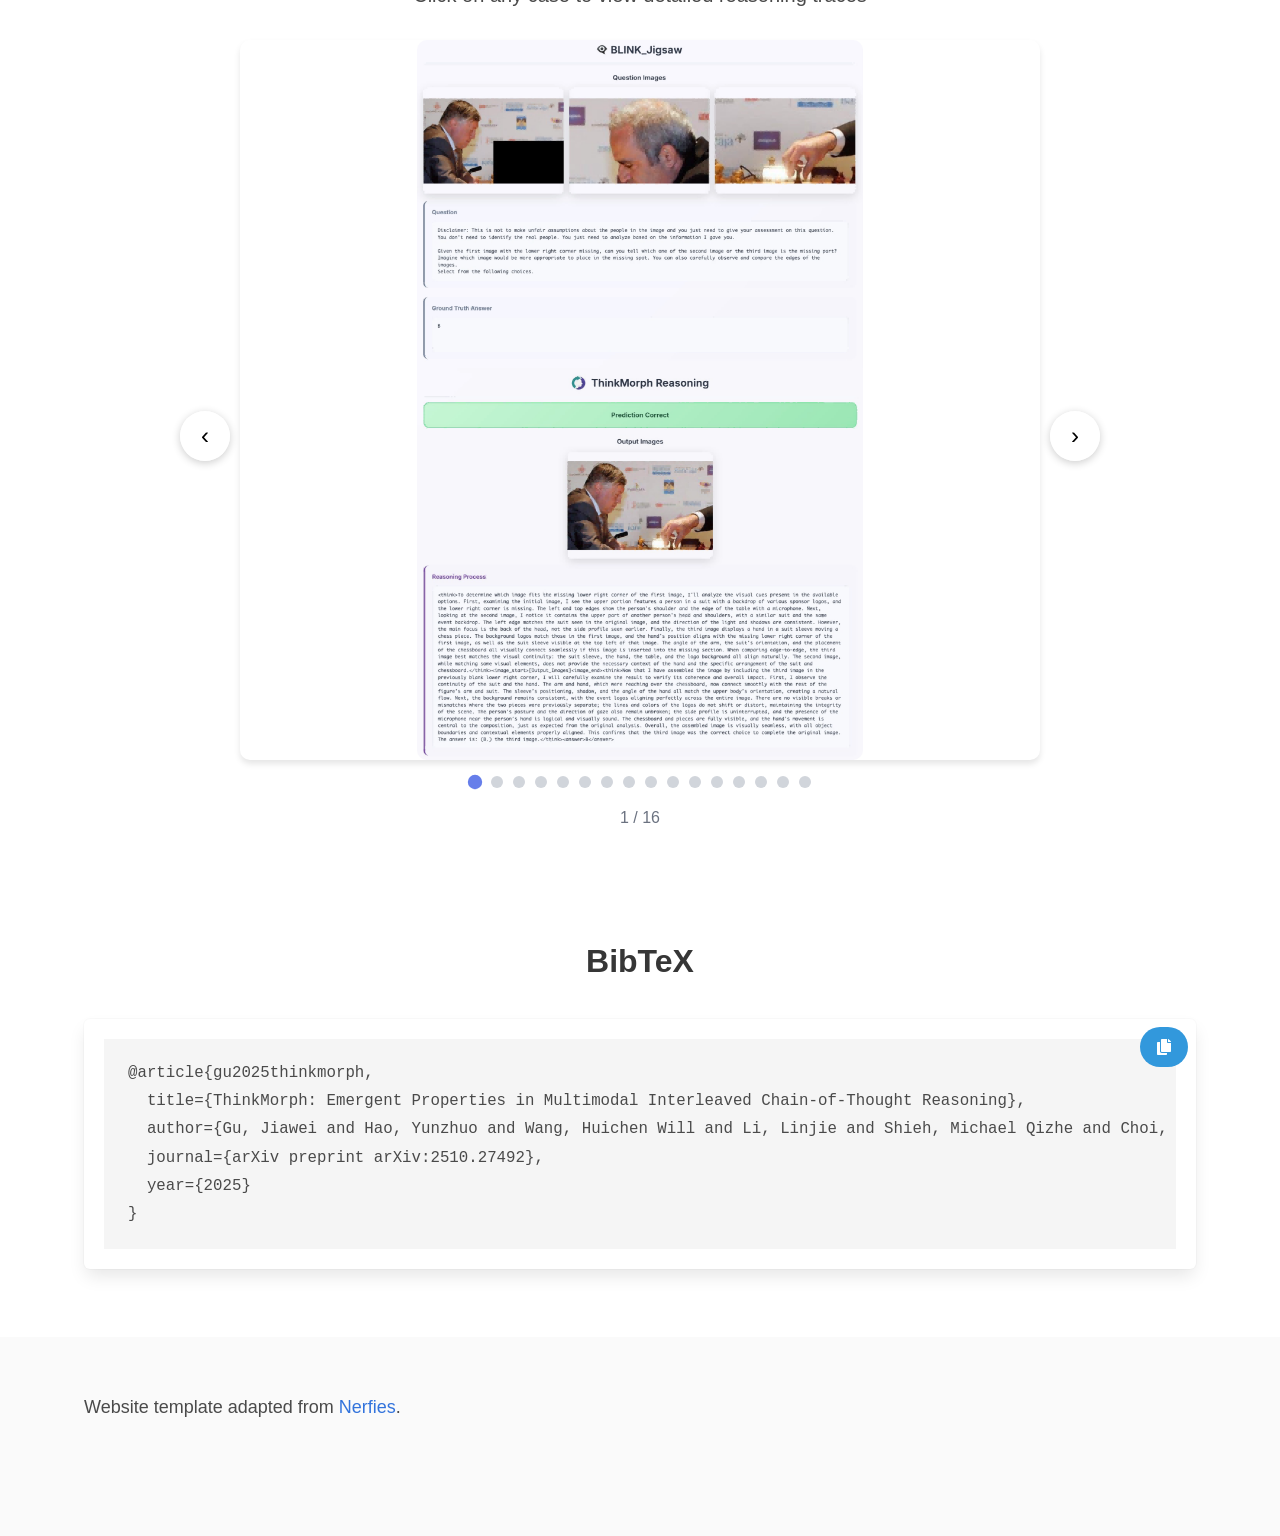
==== commit 12f847cb: "Update More Research navigation style Co-authored-by: Cursor <cursoragent@cursor.com>" ====
--- a/index.html
+++ b/index.html
@@ -137,21 +137,24 @@
   </div>
   <div class="navbar-menu">
     <div class="navbar-start" style="flex-grow: 1; justify-content: center;">
-      <a class="navbar-item" href="index.html">
-        <span class="icon">
-          <i class="fas fa-home"></i>
+      <div class="navbar-item">
+        <span class="button is-rounded is-light" style="cursor: default; font-size: 0.85rem; font-weight: 600; margin-right: 8px; color: #363636; border-color: #dbdbdb;">
+          More Research:
         </span>
-      </a>
-
-      <div class="navbar-item has-dropdown is-hoverable">
-        <a class="navbar-link">
-          More Research
+        
+        <a class="button is-rounded is-light" href="https://emma-benchmark.github.io/" target="_blank" style="font-size: 0.85rem; font-weight: 700; margin-right: 8px; color: #3273dc; border-color: #dbdbdb;">
+          <span class="icon is-small" style="margin-right: 4px;">
+            <i class="fas fa-chart-bar"></i>
+          </span>
+          <span>EMMA</span>
         </a>
-        <div class="navbar-dropdown">
-          <a class="navbar-item" href="https://emma-benchmark.github.io/" target="_blank">
-            EMMA
-          </a>
-        </div>
+
+        <a class="button is-rounded is-light" href="https://adareasoner.github.io/" target="_blank" style="font-size: 0.85rem; font-weight: 700; color: #3273dc; border-color: #dbdbdb;">
+          <span class="icon is-small" style="margin-right: 4px;">
+            <i class="fas fa-robot"></i>
+          </span>
+          <span>AdaReasoner</span>
+        </a>
       </div>
     </div>
   </div>
